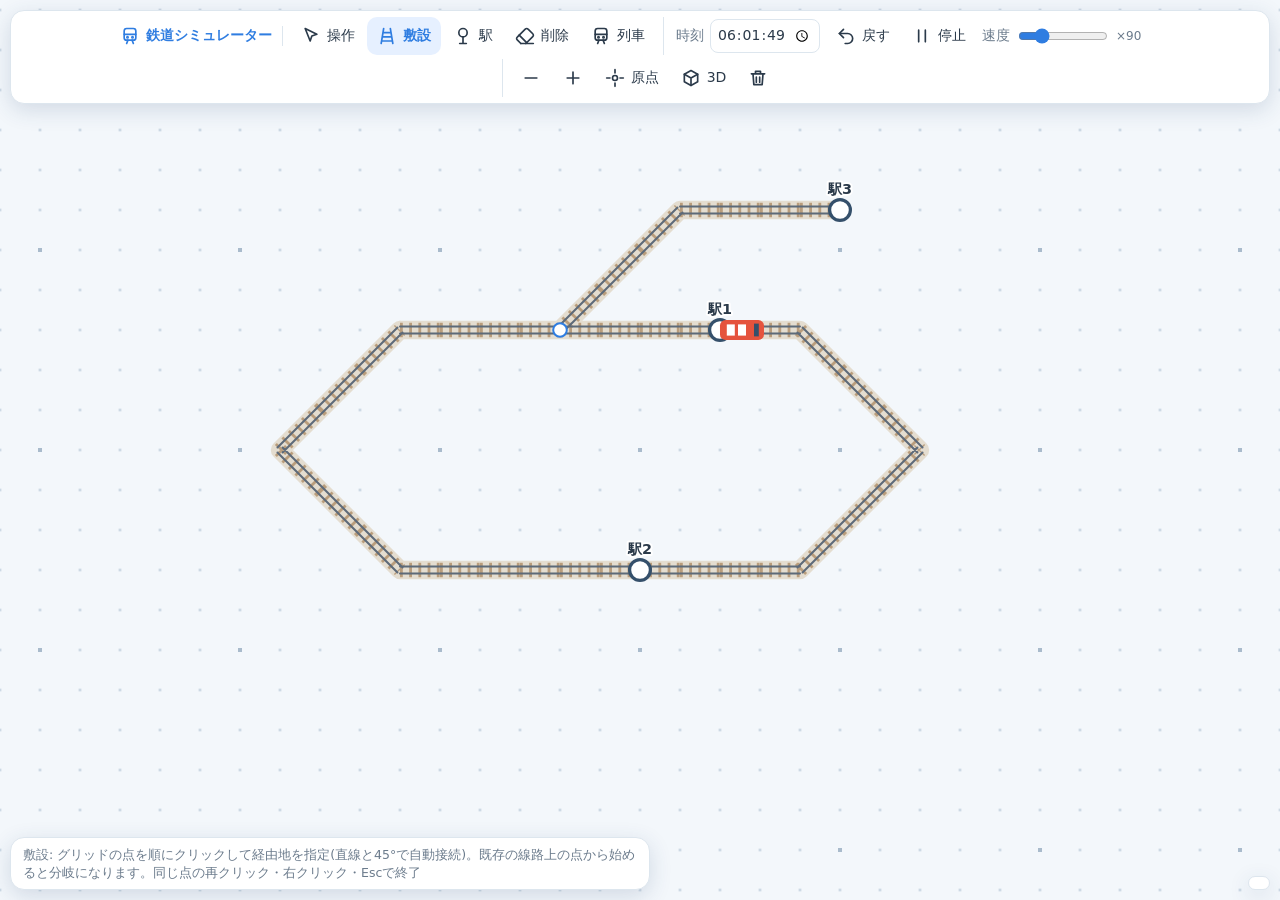
==== 鉄道シミュレーター (1).html @ 1342b35b "Add files via upload" ====
<!DOCTYPE html>
<html lang="ja">
<head>
<meta charset="utf-8">
<meta name="viewport" content="width=device-width,initial-scale=1,viewport-fit=cover">
<title>鉄道シミュレーター</title>
<style>
:root{--bg:#f3f7fb;--panel:#fff;--ink:#2b3a4a;--sub:#6b7b8c;--line:#dde6ee;--acc:#2f7de1;--accbg:#e6f0ff;--rt:#f08c1a;--bad:#d9382f}
*{box-sizing:border-box}
html,body{margin:0;height:100%;overflow:hidden;background:var(--bg);color:var(--ink);font:14px/1.4 "Hiragino Sans","Yu Gothic UI",Meiryo,system-ui,sans-serif}
body{-webkit-user-select:none;user-select:none;-webkit-touch-callout:none;-webkit-tap-highlight-color:transparent}
input,select{-webkit-user-select:text;user-select:text}
canvas{position:fixed;inset:0;width:100%;height:100%;display:block;touch-action:none}
[hidden]{display:none!important}
svg{width:20px;height:20px;flex:none}
button{display:inline-flex;align-items:center;gap:6px;height:38px;padding:0 10px;border:0;border-radius:10px;background:transparent;color:var(--ink);font:inherit;white-space:nowrap;cursor:pointer}
button:hover{background:#eef3f8}
button:focus-visible{outline:2px solid var(--acc)}
button.on{background:var(--accbg);color:var(--acc);font-weight:600}
button.pri{background:var(--acc);color:#fff;font-weight:600}
button.pri:hover{background:#2468c4}
button.danger:hover{background:#fdecec;color:var(--bad)}
label{display:flex;align-items:center;gap:6px;color:var(--sub);padding:0 4px}
select,input[type=number],input[type=time]{height:34px;border:1px solid var(--line);border-radius:8px;background:#fff;color:var(--ink);font:inherit}
input[type=range]{width:90px;accent-color:var(--acc)}
.panel{pointer-events:auto;touch-action:manipulation;background:var(--panel);border:1px solid var(--line);border-radius:14px;box-shadow:0 6px 22px rgba(40,70,110,.16)}
/* 画面を 上=ツール / 中央=地図 / 右=ダイヤ / 下=操作とヒント に区切り、各パネルは自分の区画に置く(重ならない) */
#ui{position:fixed;inset:0;z-index:1;display:grid;pointer-events:none;row-gap:8px;grid-template-columns:minmax(0,1fr) auto;grid-template-rows:auto minmax(0,1fr) auto auto;grid-template-areas:"bar bar" "map side" "dock side" "foot side";padding:calc(10px + env(safe-area-inset-top,0px)) calc(10px + env(safe-area-inset-right,0px)) calc(10px + env(safe-area-inset-bottom,0px)) calc(10px + env(safe-area-inset-left,0px))}
#map{grid-area:map}
#bar{grid-area:bar;justify-self:center;max-width:100%;display:flex;flex-wrap:wrap;align-items:center;justify-content:center;gap:4px 8px;padding:6px 8px}
.brand{display:flex;align-items:center;gap:6px;padding:0 10px 0 6px;border-right:1px solid var(--line);color:var(--acc);font-weight:700;white-space:nowrap}
.grp{display:flex;align-items:center;gap:2px}
.grp+.grp{padding-left:8px;border-left:1px solid var(--line)}
#dock{grid-area:dock;justify-self:center;display:flex;flex-direction:column;align-items:center;gap:8px;max-width:100%;pointer-events:none}
#selp,#act{display:flex;align-items:center;gap:6px;padding:6px 6px 6px 14px;max-width:100%}
#sinfo{flex:1;min-width:0;font-weight:600;white-space:nowrap;overflow:hidden;text-overflow:ellipsis}
#act b{padding-right:6px;color:var(--acc);white-space:nowrap}
#foot{grid-area:foot;display:flex;justify-content:space-between;align-items:flex-end;gap:8px;pointer-events:none}
#hint{flex:0 1 640px;min-width:0;padding:8px 12px;color:var(--sub);font-size:12.5px}
#pos{flex:none;padding:6px 10px;color:var(--sub);font-size:12.5px;font-variant-numeric:tabular-nums}
#dia{grid-area:side;align-self:start;width:340px;max-height:100%;margin-left:8px;display:flex;flex-direction:column;gap:10px;padding:12px;border-top:3px solid var(--rt)}
.dh,.dr{display:flex;align-items:center;justify-content:space-between;gap:6px}
.dh b{display:flex;align-items:center;gap:6px;font-size:15px}
.dh b svg{color:var(--rt)}
.dh div{display:flex;gap:2px}
.dn{display:flex;flex-wrap:wrap;gap:2px 12px;margin:0;color:var(--sub);font-size:12px}
.dn span{display:inline-flex;align-items:center;gap:5px}
.chip{width:14px;height:6px;border-radius:3px}
#dw{width:64px;padding:0 6px}
#dlist{position:relative;flex:1 1 auto;min-height:0;margin:0;padding:0;list-style:none;overflow-y:auto;display:flex;flex-direction:column;gap:6px;touch-action:pan-y}
#dlist li{display:flex;align-items:center;gap:8px;padding:6px 8px;border:1px solid var(--line);border-radius:10px;cursor:pointer}
#dlist li:hover{border-color:#b9c8d8}
#dlist .no{flex:none;width:22px;height:22px;border-radius:50%;background:var(--rt);color:#fff;font:700 12px/22px system-ui,sans-serif;text-align:center}
#dlist .nm{flex:1;min-width:0;overflow:hidden;text-overflow:ellipsis;white-space:nowrap}
#dlist .nm small{color:var(--sub);font-size:12px}
#dlist li.cur{border-color:var(--acc);background:var(--accbg)}
#dlist li.cur .no{background:var(--acc)}
#dlist li.empty{color:var(--sub);border-style:dashed;cursor:default}
#dlist select{flex:none;max-width:50%}
input[type=time]{padding:0 6px}
.ck input{width:110px}
.sv{width:46px;color:var(--sub);font-size:12px;font-variant-numeric:tabular-nums}
#dlist li{flex-wrap:wrap}
#dlist .r2{flex:1 0 100%;display:flex;align-items:center;gap:8px;padding-left:30px;color:var(--sub);font-size:12px}
#dlist .tm{flex:1;min-width:0;color:var(--ink);font-variant-numeric:tabular-nums}
#dlist .r2 label{padding:0;gap:4px}
#dlist .r2 input{width:104px;height:28px;font-size:12.5px}
#dlist .dc{height:28px;padding:0 8px;font-size:12px}
#dorg{min-width:0;max-width:170px}
#dint{width:64px;padding:0 6px}
.bd{margin-left:6px;padding:1px 7px;border-radius:9px;background:var(--acc);color:#fff;font-size:11px;font-weight:600}
.bd:empty{display:none}
@media(max-width:1100px){.brand span,.lbl{display:none}}
@media(pointer:coarse),(max-width:700px){
#ui{grid-template-columns:minmax(0,1fr);grid-template-rows:auto minmax(0,1fr) auto auto auto;grid-template-areas:"foot" "map" "side" "dock" "bar"}
#bar{width:100%}
.brand,.zbtn,#pos{display:none}
.grp+.grp{padding:0;border:0}
.grp button{flex-direction:column;justify-content:center;gap:0;height:52px;min-width:52px;padding:0 6px;font-size:10.5px}
.grp .lbl{display:block}
.spd .lbl{display:none}
.ck{flex-direction:column;gap:0;font-size:10.5px}
input[type=range]{width:72px}
#hint{flex:1;padding:6px 10px;font-size:12px;text-align:center}
#dia{width:auto;margin:0;max-height:min(48vh,380px)}
#dia button{height:44px;min-width:44px}
#selp,#act{width:100%;flex-wrap:wrap;padding:8px}
#sinfo,#act b{flex:1 0 100%}
#selp button,#act button{flex:1;justify-content:center}
}
</style>
</head>
<body>
<canvas id="c"></canvas>
<div id="ui">
  <div id="bar" class="panel">
    <div class="brand" data-i="trn"><span>鉄道シミュレーター</span></div>
    <div class="grp">
      <button data-tool="sel" data-i="sel" title="操作 (V)"><span class="lbl">操作</span></button>
      <button data-tool="lay" data-i="lay" title="線路を敷く (L)"><span class="lbl">敷設</span></button>
      <button data-tool="sta" data-i="sta" title="駅を置く (S)"><span class="lbl">駅</span></button>
      <button data-tool="erase" data-i="era" title="削除 (E)"><span class="lbl">削除</span></button>
      <button data-tool="train" data-i="trn" title="列車を置く (T)"><span class="lbl">列車</span></button>
    </div>
    <div class="grp">
      <label class="ck"><span class="lbl">時刻</span><input id="clk" type="time" step="1"></label>
      <button id="undo" data-i="undo" title="元に戻す (Ctrl+Z)"><span class="lbl">戻す</span></button>
      <button id="play" title="再生 / 停止 (Space)"></button>
      <label class="spd"><span class="lbl">速度</span><input id="spd" type="range" min="1" max="10" step=".5" value="3"><span class="sv" id="spv"></span></label>
    </div>
    <div class="grp">
      <button id="zo" class="zbtn" data-i="minus" title="縮小"></button>
      <button id="zi" class="zbtn" data-i="plus" title="拡大"></button>
      <button id="home" data-i="home" title="原点に戻る"><span class="lbl">原点</span></button>
      <button id="v3" data-i="cube" title="擬似3D表示 (3)"><span class="lbl">3D</span></button>
      <button id="clr" class="danger" data-i="trash" title="すべて削除"></button>
    </div>
  </div>
  <div id="map"></div>
  <div id="dia" class="panel" hidden role="dialog" aria-label="列車ダイヤ">
    <div class="dh"><b data-i="clock">列車ダイヤ</b><div><button id="dfit" data-i="fit" title="経路全体を地図に表示"><span>経路全体</span></button><button id="dx" data-i="x" title="閉じる (Esc)"></button></div></div>
    <div class="dr"><label>停車時間<input id="dw" type="number" min="0" max="600" step="5">秒</label><button id="dflip" data-i="swap">向き反転</button></div>
    <div class="dr"><label>起点駅<select id="dorg"></select></label><label>間隔<input id="dint" type="number" min="0" max="720" step="1" placeholder="なし">分</label></div>
    <p class="dn"><span><i class="chip" style="background:#f08c1a"></i>通る経路</span><span><i class="chip" style="background:#2f7de1"></i>次の項目</span><span>行をタップで地図に表示</span><span>発車時刻: 空欄=停車時間のあと発車</span><span>起点駅+間隔: 起点の発車時刻(なければ0時)を基準に○分ごとに出発</span></p>
    <ol id="dlist"></ol>
  </div>
  <div id="dock">
    <div id="selp" class="panel" hidden>
      <span id="sinfo"></span>
      <button id="sdia" class="pri" data-i="clock"><span>ダイヤ</span></button>
      <button id="sact" data-i="swap"><span id="sactl"></span></button>
      <button id="sdel" class="danger" data-i="trash">削除</button>
      <button id="sx" data-i="x">解除</button>
    </div>
    <div id="act" class="panel" hidden>
      <b>敷設中</b>
      <button id="ok" class="pri" data-i="check" hidden>確定</button>
      <button id="done" data-i="flag">終了</button>
    </div>
  </div>
  <div id="foot"><div id="hint" class="panel"></div><div id="pos" class="panel"></div></div>
</div>
<script>
const I={
sel:'<path d="M5 3l14 7-6 2-2 6z"/>',
lay:'<path d="M8 3L5 21M16 3l3 18M7.2 8h9.6M6.3 13h11.4M5.5 18h13"/>',
era:'<path d="m7 21-4.3-4.3c-1-1-1-2.5 0-3.4l9.6-9.6c1-1 2.5-1 3.4 0l5.6 5.6c1 1 1 2.5 0 3.4L13 21"/><path d="M22 21H7M5 11l9 9"/>',
trn:'<rect x="5" y="3" width="14" height="14" rx="3"/><path d="M5 10h14M8 21l1.5-4M16 21l-1.5-4"/><circle cx="9" cy="13.5" r=".8"/><circle cx="15" cy="13.5" r=".8"/>',
play:'<path d="M7 4.5v15l12-7.5z"/>',
pause:'<path d="M8 5v14M16 5v14"/>',
home:'<circle cx="12" cy="12" r="3"/><path d="M12 2v4M12 18v4M2 12h4M18 12h4"/>',
trash:'<path d="M4 7h16M10 11v6M14 11v6M6 7l1 13h10l1-13M9 7V4h6v3"/>',
plus:'<path d="M12 5v14M5 12h14"/>',
minus:'<path d="M5 12h14"/>',
undo:'<path d="M9 14L4 9l5-5"/><path d="M4 9h10a6 6 0 010 12h-3"/>',
check:'<path d="M5 12.5l4.5 4.5L19 7.5"/>',
flag:'<path d="M5 21V4M5 4h11l-2 4 2 4H5"/>',
x:'<path d="M6 6l12 12M18 6L6 18"/>',
swap:'<path d="M7 4L3 8l4 4M3 8h14M17 20l4-4-4-4M21 16H7"/>',
sta:'<circle cx="12" cy="8" r="5"/><path d="M12 13v8M8 21h8"/>',
clock:'<circle cx="12" cy="12" r="9"/><path d="M12 7v5l3 2"/>',
fit:'<path d="M4 9V4h5M20 9V4h-5M4 15v5h5M20 15v5h-5"/>',
cube:'<path d="M12 3l8 4.5v9L12 21l-8-4.5v-9z"/><path d="M4 7.5l8 4.5 8-4.5M12 12v9"/>'};
const ic=k=>`<svg viewBox="0 0 24 24" fill="none" stroke="currentColor" stroke-width="2" stroke-linecap="round" stroke-linejoin="round">${I[k]}</svg>`;
document.querySelectorAll('[data-i]').forEach(b=>b.insertAdjacentHTML('afterbegin',ic(b.dataset.i)));

const HINT={
sel:'操作: ドラッグで移動 / ホイールで拡大縮小 / 列車・駅をクリックで選択 (列車は「ダイヤ」で運行設定) / 長押しで線路を選択',
lay:'敷設: グリッドの点を順にクリックして経由地を指定(直線と45°で自動接続)。既存の線路上の点から始めると分岐になります。同じ点の再クリック・右クリック・Escで終了',
erase:'削除: 線路や列車をクリック、またはなぞって削除',
train:'列車: 線路上をクリックして設置 (ダイヤは操作ツールで列車を選んで設定)',
sta:'駅: 線路上の点をクリックで設置 (もう一度クリックで撤去) / 駅名は操作ツールで駅を選んで変更'};
const coarse=matchMedia('(pointer:coarse)').matches;
const HINT_T={
sel:'操作: ドラッグで移動 / 2本指で拡大縮小 / 列車・駅をタップで選択 / 長押しで線路を選択',
lay:'敷設: 始点→次の点の順にタップ。プレビュー後、同じ点を再タップか「確定」で敷設、「終了」で区切り。線路上の点から始めると分岐',
erase:'削除: 線路や列車をタップ、またはなぞって削除 / 2本指で移動と拡大縮小',
train:'列車: 線路上をタップして設置 / ダイヤは操作ツールで列車を選んで設定',
sta:'駅: 線路上の点をタップで設置 (再タップで撤去) / 2本指で移動と拡大縮小'};
const actEl=document.getElementById('act'),okEl=document.getElementById('ok');
const cv=document.getElementById('c'),cx=cv.getContext('2d'),hintEl=document.getElementById('hint'),posEl=document.getElementById('pos'),playEl=document.getElementById('play');
const DIRS=[[1,0],[1,1],[0,1],[-1,1],[-1,0],[-1,-1],[0,-1],[1,-1]];
const edges=new Map(),trains=[],stations=new Map();let tid=0;
let clk=21600,TL={},tlT=0,W,H,dpr,cam={x:0,y:0,z:40},tool='lay',run=true,speed=3,chain=null,hover=null,hl=null,deg=new Map(),drag=null,dtr=null,fk=null,curN=-2,ver=0,R=null,anc=null;

/* ---- 線路データ ---- */
const norm=(a,b,c,d)=>(a>c||(a===c&&b>d))?[c,d,a,b]:[a,b,c,d];
const addE=(a,b,c,d)=>{const e=norm(a,b,c,d);edges.set(e.join(),e)};
const has=(a,b,c,d)=>edges.has(norm(a,b,c,d).join());
const dirIdx=(dx,dy)=>DIRS.findIndex(d=>d[0]===Math.sign(dx)&&d[1]===Math.sign(dy));
const outs=(x,y,di)=>[0,1,7].map(d=>(di+d)%8).filter(i=>has(x,y,x+DIRS[i][0],y+DIRS[i][1]));
function delE(k){edges.delete(k);for(let i=trains.length-1;i>=0;i--){const t=trains[i];if(norm(t.ax,t.ay,t.bx,t.by).join()===k)trains.splice(i,1)}}
function rebuild(){deg=new Map();for(const e of edges.values())for(const k of[e[0]+','+e[1],e[2]+','+e[3]])deg.set(k,(deg.get(k)||0)+1);
  for(const k of stations.keys())if(!deg.has(k))stations.delete(k);
  save()}
function save(){ver++;try{localStorage.setItem('rail1',JSON.stringify([...edges.values()]));localStorage.setItem('rail2',JSON.stringify({s:[...stations],c:Math.round(clk),t:trains.map(({ax,ay,bx,by,cf,dw,og,iv})=>({ax,ay,bx,by,cf,dw,og,iv,tv:1}))}))}catch(_){}}
function load(){try{const s=localStorage.getItem('rail1');if(s===null)return false;JSON.parse(s).forEach(e=>addE(...e));
  const x=JSON.parse(localStorage.getItem('rail2')||'{}');(x.s||[]).forEach(([k,n])=>stations.set(k,n));if(x.c>=0)clk=x.c;
  (x.t||[]).forEach(t=>{if(!has(t.ax,t.ay,t.bx,t.by))return;
    if(!t.cf){t.cf={s:{},b:{}};if(t.d&&t.d.length){for(const k of stations.keys())t.cf.s[k]='p';t.d.forEach(s=>{if(s.a in ST&&t.cf.s[s.k]==='p')t.cf.s[s.k]=s.a})}}   /* 旧ダイヤの駅設定を移行 */
    delete t.d;delete t.n;if(!t.tv){t.dw=30;t.tv=1}trains.push({...t,t:0,id:++tid})});return true}catch(_){return false}}

/* 経由地間を 直線 + 45°斜め で結ぶ */
function route(a,b,pd){
  const dx=b.x-a.x,dy=b.y-a.y,ax=Math.abs(dx),ay=Math.abs(dy),sx=Math.sign(dx),sy=Math.sign(dy),m=Math.min(ax,ay),s=Math.max(ax,ay)-m;
  const seg=[[ax>=ay?[sx,0]:[0,sy],s],[[sx,sy],m]];
  if(pd>=0&&pd%2)seg.reverse();
  const pts=[{x:a.x,y:a.y}];let x=a.x,y=a.y;
  for(const[d,n]of seg)for(let i=0;i<n;i++){x+=d[0];y+=d[1];pts.push({x,y})}
  return pts;
}
function lay(a,b,pd){
  const p=route(a,b,pd),n=p.length;
  for(let i=1;i<n;i++)addE(p[i-1].x,p[i-1].y,p[i].x,p[i].y);
  return n>1?dirIdx(p[n-1].x-p[n-2].x,p[n-1].y-p[n-2].y):pd;
}
function layTo(p){
  if(!chain){chain={p,pd:-1};return}
  if(p.x===chain.p.x&&p.y===chain.p.y){chain=null;return}
  snap();chain={p,pd:lay(chain.p,p,chain.pd)};rebuild();
}

/* ---- 当たり判定 ---- */
function dseg(px,py,e){const dx=e[2]-e[0],dy=e[3]-e[1];let t=((px-e[0])*dx+(py-e[1])*dy)/(dx*dx+dy*dy);t=Math.max(0,Math.min(1,t));return[Math.hypot(px-e[0]-t*dx,py-e[1]-t*dy),t]}
function nearEdge(w,r){let best=null;for(const[k,e]of edges){const[d,t]=dseg(w.x,w.y,e);if(d<r){r=d;best={k,e,t}}}return best}
const tpos=t=>{const f=t.t/Math.hypot(t.bx-t.ax,t.by-t.ay);return{x:t.ax+(t.bx-t.ax)*f,y:t.ay+(t.by-t.ay)*f}};
let yaw=-.6,tilt=.66,k3=0,v3=false;   /* 擬似3D: 回転角 / 傾き(縦の圧縮率) / 切替の進行 0〜1 */
const lin=()=>{const a=yaw*k3;return{s:Math.sin(a),c:Math.cos(a),y:1+(tilt-1)*k3}};
const s2w=(x,y)=>{const{s,c,y:q}=lin(),u=x-W/2,v=(y-H/2)/q;return{x:(c*u+s*v)/cam.z+cam.x,y:(c*v-s*u)/cam.z+cam.y}};

/* ---- 列車 ---- */
function addTrain(w){const n=nearEdge(w,hit(.6,26));if(!n)return;const e=n.e;snap();trains.push({id:++tid,ax:e[0],ay:e[1],bx:e[2],by:e[3],t:n.t*Math.hypot(e[2]-e[0],e[3]-e[1]),cf:{s:{},b:{},d:{}},dw:30});save()}
const rmTrain=t=>{snap();trains.splice(trains.indexOf(t),1);save()};
const nm=()=>{const u=new Set(stations.values());let i=1;while(u.has('駅'+i))i++;return'駅'+i};
function nearS(w,r){let b=null;for(const k of stations.keys()){const[x,y]=k.split(',').map(Number),m=Math.hypot(x-w.x,y-w.y);if(m<r){r=m;b=k}}return b}
function flip(t){const l=Math.hypot(t.bx-t.ax,t.by-t.ay);[t.ax,t.ay,t.bx,t.by]=[t.bx,t.by,t.ax,t.ay];t.t=l-t.t;save()}

/* ---- ダイヤ: 分岐・折り返しの設定から進路を自動計算する ---- */
const ST={g:'停車・直進',t:'停車・折り返し',p:'通過'},BN={f:'直進',r:'右へ',l:'左へ'},BO={f:0,r:1,l:7},OF={0:'f',1:'r',7:'l'};
function go(cf,ax,ay,bx,by){   /* 辺 a→b から b に着いたときの処理 (走行と経路計算で共通) */
  const di=dirIdx(bx-ax,by-ay),k=bx+','+by,al=outs(bx,by,di),sk=k+'|'+di,sa=stations.has(k)?cf.s[sk]||cf.s[k]||'g':null,turn=sa==='t'||!al.length;
  let br=null,i=al[0];
  if(!turn){
    const key=k+'|'+di,w=(di+BO[cf.b[key]||'f'])%8;
    if(al.includes(w))i=w;
    if(al.length>1)br={key,o:al.map(j=>OF[(j-di+8)%8]),c:OF[(i-di+8)%8]};   /* 合流側からの進入は選択肢が無いので対象外 */
  }
  return{k,sk,sa,br,nx:turn?[bx,by,ax,ay]:[bx,by,bx+DIRS[i][0],by+DIRS[i][1]]};
}
function calcRoute(cf,a){   /* a から現在の設定で進み、同じ辺に戻るまで辿る */
  const pos=new Map(),st=[],ev=[],rows=[];
  while(!pos.has(a.join())){
    pos.set(a.join(),st.length);st.push(a);
    const r=go(cf,...a),add=(id,o)=>{ev.push({s:st.length-1,id});if(!rows.some(x=>x.id===id))rows.push({id,k:r.k,...o})};
    if(r.sa)add('s:'+r.sk,{sa:r.sa,sk:r.sk});
    if(r.br)add('b:'+r.br.key,{br:r.br});
    a=r.nx;
  }
  return{st,ev,rows,pos,loop:pos.get(a.join())};
}
const SPT=30,fm=(s,x)=>{s=((Math.round(s)%86400)+86400)%86400;const p=n=>String(n).padStart(2,'0');return p(s/3600|0)+':'+p(s/60%60|0)+(x?':'+p(s%60):'')},   /* 1マス=30秒。時刻は秒で持つ */
  hm=v=>{const[a,b,c]=v.split(':').map(Number);return a*3600+b*60+(c||0)},nv=v=>v?fm(hm(v),1):'';
function hold(tr,r,t){   /* 停車の長さ(秒): 停車時間と、指定の発車時刻まで待つ時間の長い方 */
  t%=86400;let h=tr.dw??30;const id='s:'+r.sk,d=tr.cf.d&&tr.cf.d[id],N=tr.og===id?(tr.iv||0)*60:0;
  if(N>0){const w=(((d?hm(d):0)-t-h)%N+N)%N;if(w<N-1)h+=w}   /* 起点駅: 発車時刻(なければ0時)を基準に、N分ごとの発車枠まで待つ */
  else if(d){const w=((hm(d)-t)%86400+86400)%86400;if(w<43200)h=Math.max(h,w)}   /* 12時間以上先=もう過ぎた時刻(遅れ)なので待たない */
  return h}
function tline(){   /* 現在位置から経路を進めたときの 各地点の到着・発車時刻 */
  const tr=dtr,n=R.st.length,o={};let i=R.pos.get(tk(tr).join()),t=clk,off=tr.t,w=Math.max(0,tr.h||0);
  if(i===undefined)return o;
  for(let g=0;g<2*n+2;g++){
    const a=R.st[i];t+=w+(Math.hypot(a[2]-a[0],a[3]-a[1])-off)*SPT;off=w=0;
    const r=go(tr.cf,...a);
    if(r.br&&!o['b:'+r.br.key])o['b:'+r.br.key]={a:t};
    if(r.sa){if(r.sa!=='p')w=hold(tr,r,t);if(!o['s:'+r.sk])o['s:'+r.sk]={a:t,d:t+w}}
    i=i+1<n?i+1:R.loop;
  }
  return o;
}
function step(dt){const ds=dt*speed*SPT;clk=(clk+ds)%86400;
  for(const tr of trains){
    if(tr.h>0){tr.h-=ds;continue}
    tr.t+=speed*dt;
    for(let g=0;g<8;g++){
      const len=Math.hypot(tr.bx-tr.ax,tr.by-tr.ay);
      if(tr.t<len)break;
      tr.t-=len;
      const r=go(tr.cf,tr.ax,tr.ay,tr.bx,tr.by);
      [tr.ax,tr.ay,tr.bx,tr.by]=r.nx;
      if(r.sa&&r.sa!=='p'){tr.h=hold(tr,r,clk);if(tr.h>0){tr.t=0;break}}
    }
  }
}

/* ---- ダイヤ編集ダイアログ ---- */
const diaEl=document.getElementById('dia'),dlEl=document.getElementById('dlist'),dwEl=document.getElementById('dw');
const esc=s=>String(s).replace(/[&<>"]/g,c=>'&#'+c.charCodeAt(0)+';'),opt=(v,l,s)=>`<option value="${esc(v)}"${v===s?' selected':''}>${esc(l)}</option>`;
const tk=t=>[t.ax,t.ay,t.bx,t.by];
const AR=['→','↘','↓','↙','←','↖','↑','↗'],SH={g:'停車',t:'折返',p:'通過'},mapEl=document.getElementById('map'),rm=matchMedia('(prefers-reduced-motion:reduce)').matches;
let dHtml='',fitP=false,camT=null,fkT=0;
function dRender(){   /* 経路順に 駅・分岐 の設定を並べる (内容が同じなら作り直さない) */
  const h=R.rows.map((r,i)=>{
    const o=r.sa?Object.entries(ST).map(([v,l])=>opt(v,l,r.sa)):r.br.o.map(v=>opt(v,BN[v],r.br.c)),
      n=r.sa?esc(stations.get(r.k))+' <small>'+AR[+r.sk.split('|')[1]]+'</small><b class="bd"></b>':'分岐 '+AR[+r.br.key.split('|')[1]]+' <small>('+r.k.replace(',',', ')+')</small>';
    return`<li data-id="${esc(r.id)}" data-k="${r.k}"><i class="no">${i+1}</i><span class="nm">${n}</span><select aria-label="${r.sa?'停車の設定':'進む方向'}">${o.join('')}</select><div class="r2"><span class="tm"></span>${r.sa&&r.sa!=='p'?'<label>発車<input type="time" step="1" aria-label="発車時刻"></label><button class="dc" title="時刻指定を外し、停車時間のあと発車">自動</button>':''}</div></li>`}).join('')||'<li class="empty">設定できる駅・分岐がありません</li>';
  if(h===dHtml)return;
  const f=document.activeElement,li=f&&dlEl.contains(f)?f.closest('li'):null,id=li&&li.dataset.id,y=dlEl.scrollTop;
  dlEl.innerHTML=dHtml=h;dlEl.scrollTop=y;curN=-2;tlT=0;
  orgEl.innerHTML='<option value="">なし</option>'+R.rows.map((r,i)=>r.sa&&r.sa!=='p'?`<option value="${esc(r.id)}">${i+1}. ${esc(stations.get(r.k))} ${AR[+r.sk.split('|')[1]]}</option>`:'').join('');orgEl.value=dtr.og||'';if(orgEl.selectedIndex<0)orgEl.value='';
  if(id){const q=dlEl.querySelector(`li[data-id="${id}"] select`);if(q)q.focus()}   /* 操作中の項目のフォーカスを保つ */
}
function openDia(t){dtr=t;t.dw=t.dw??30;dwEl.value=t.dw;intEl.value=t.iv||'';anc=R=null;dHtml='';fitP=true;diaEl.hidden=false}
const closeDia=()=>{dtr=fk=R=null;dHtml='';diaEl.hidden=true};
function fitRoute(){   /* 経路全体が、パネルに隠れない地図の範囲に収まるよう表示を合わせる */
  if(!R)return;
  let a=1e9,b=1e9,c=-1e9,d=-1e9;
  for(const s of R.st)for(const i of[0,2]){a=Math.min(a,s[i]);c=Math.max(c,s[i]);b=Math.min(b,s[i+1]);d=Math.max(d,s[i+1])}
  const r=mapEl.getBoundingClientRect(),m=56,z=Math.min(70,Math.max(5,Math.min((r.width-2*m)/Math.max(4,c-a),(r.height-2*m)/Math.max(4,d-b))));
  camT={z,x:(a+c)/2-(r.left+r.width/2-W/2)/z,y:(b+d)/2-(r.top+r.height/2-H/2)/z};
}
function panTo(k){   /* 指定の点が地図の見える範囲から外れていたら中央へ寄せる */
  const[x,y]=k.split(',').map(Number),r=mapEl.getBoundingClientRect(),sx=(x-cam.x)*cam.z+W/2,sy=(y-cam.y)*cam.z+H/2;
  if(sx<r.left+40||sx>r.right-40||sy<r.top+40||sy>r.bottom-40)camT={z:cam.z,x:x-(r.left+r.width/2-W/2)/cam.z,y:y-(r.top+r.height/2-H/2)/cam.z};
}
function camStep(){const g=v3&&!dtr?1:0;k3=Math.abs(g-k3)<.003?g:k3+(g-k3)*(rm?1:.14);   /* ダイヤ編集中は平面表示に戻す */   /* 毎フレーム: 選択中の列車にダイヤを追従 / 選択パネルの重なり回避 / 視点の滑らかな移動 */
  if(dtr&&sel&&sel.type==='train'&&sel.t!==dtr)openDia(sel.t);
  selEl.hidden=!sel||!!(dtr&&sel.type==='train'&&sel.t===dtr);
  if(fk&&coarse&&performance.now()-fkT>2500)fk=null;
  if(!camT)return;
  const f=rm?1:.2;cam.x+=(camT.x-cam.x)*f;cam.y+=(camT.y-cam.y)*f;cam.z+=(camT.z-cam.z)*f;
  if(Math.abs(camT.x-cam.x)+Math.abs(camT.y-cam.y)<.01&&Math.abs(camT.z-cam.z)<.05){Object.assign(cam,camT);camT=null}
}
function dSync(){   /* 毎フレーム: 設定や線路が変わったら進路を再計算し、次の項目を強調 */
  if(!dtr)return;
  if(!trains.includes(dtr))return closeDia();
  const k=tk(dtr).join(),calc=a=>{R=calcRoute(dtr.cf,a);R.v=ver;dRender()};
  if(!R||R.v!==ver)calc(anc=anc||tk(dtr));
  let p=R.pos.get(k);
  if(p===undefined||(R.loop>0&&p>=R.loop)){calc(anc=tk(dtr));p=0}   /* 経路から外れた/周回に入ったら現在位置から取り直す */
  if(fitP){fitP=false;fitRoute()}
  const nw=performance.now();   /* 到着・発車時刻の表示を更新 */
  if(nw-tlT>200){tlT=nw;TL=tline();R.rows.forEach((r,i)=>{
    const li=dlEl.children[i];if(!li||li.dataset.id!==r.id)return;
    const o=TL[r.id],q=li.querySelector('input'),v=(dtr.cf.d||{})[r.id]||'',stop=r.sa&&r.sa!=='p';
    const bd=li.querySelector('.bd');if(bd)bd.textContent=r.id===dtr.og&&dtr.iv>0?`起点 ${dtr.iv}分間隔`:'';
    li.querySelector('.tm').textContent=!o?'次の到着: なし':stop?`着 ${fm(o.a,1)}   発 ${fm(o.d,1)}`:`通過 ${fm(o.a,1)}`;
    if(q&&document.activeElement!==q&&nv(q.value)!==v)q.value=v})}
  const e=R.ev.find(e=>e.s>=p)||R.ev.find(e=>e.s>=R.loop),c=e?R.rows.findIndex(r=>r.id===e.id):-1;
  if(c!==curN){curN=c;[...dlEl.children].forEach((li,i)=>li.classList.toggle('cur',i===c));
    const li=dlEl.children[c];if(li){const a=li.offsetTop,b=a+li.offsetHeight;if(a<dlEl.scrollTop)dlEl.scrollTop=a-4;else if(b>dlEl.scrollTop+dlEl.clientHeight)dlEl.scrollTop=b-dlEl.clientHeight+4}}
}
dlEl.onchange=e=>{const li=e.target.closest('li[data-id]');if(!li||!dtr)return;const id=li.dataset.id;
  if(e.target.type==='time'){const d=dtr.cf.d=dtr.cf.d||{};if(e.target.value)d[id]=nv(e.target.value);else delete d[id];save();return}
  const[t,k]=id.split(':');dtr.cf[t][k]=e.target.value;save()};
const hf=e=>{const li=e.target.closest('li[data-k]');fk=li?li.dataset.k:null;fkT=performance.now()};
dlEl.addEventListener('mouseover',hf);dlEl.addEventListener('focusin',hf);dlEl.onmouseleave=()=>fk=null;
dlEl.addEventListener('click',e=>{const li=e.target.closest('li[data-k]');if(li&&!/^(SELECT|INPUT|LABEL|BUTTON)$/.test(e.target.tagName)){fk=li.dataset.k;fkT=performance.now();panTo(fk)}});
dwEl.oninput=()=>{dtr.dw=Math.max(0,Math.min(600,+dwEl.value||0));save()};
dlEl.addEventListener('click',e=>{const b=e.target.closest('.dc'),li=b&&b.closest('li');if(li&&dtr&&dtr.cf.d){delete dtr.cf.d[li.dataset.id];save()}});
const ckEl=document.getElementById('clk'),spv=document.getElementById('spv'),sv=()=>spv.textContent='×'+speed*SPT;
ckEl.onchange=()=>{if(ckEl.value){clk=hm(ckEl.value);save()}};
const orgEl=document.getElementById('dorg'),intEl=document.getElementById('dint');
orgEl.onchange=()=>{dtr.og=orgEl.value||undefined;tlT=0;save()};
intEl.oninput=()=>{dtr.iv=Math.max(0,Math.min(720,+intEl.value||0));
  if(dtr.iv>0&&!dtr.og){const r=R.rows.find(r=>r.sa&&r.sa!=='p');if(r){dtr.og=r.id;orgEl.value=r.id}}   /* 起点が未選択なら最初の駅を仮の起点にする */
  tlT=0;save()};
document.getElementById('dx').onclick=closeDia;
document.getElementById('dflip').onclick=()=>flip(dtr);
document.getElementById('dfit').onclick=fitRoute;

/* ---- 描画 ---- */
function draw(){
  const z=cam.z,X=v=>(v-cam.x)*z+W/2,Y=v=>(v-cam.y)*z+H/2;
  cx.setTransform(dpr,0,0,dpr,0,0);cx.fillStyle='#f3f7fb';cx.fillRect(0,0,W,H);
  const{s:ls,c:lc,y:lq}=lin(),H3=z*Math.sqrt(Math.max(0,1-lq*lq)),UPx=-ls/lq,UPy=-lc/lq,T=(a,b)=>[W/2+lc*(a-W/2)-ls*(b-H/2),H/2+lq*(ls*(a-W/2)+lc*(b-H/2))];
  cx.save();cx.translate(W/2,H/2);cx.transform(lc,lq*ls,-ls,lq*lc,0,0);cx.translate(-W/2,-H/2);   /* 地面を回転+縦圧縮して斜めから見る */
  const cn=[[0,0],[W,0],[0,H],[W,H]].map(p=>s2w(p[0],p[1])),xs=cn.map(p=>p.x),ys=cn.map(p=>p.y),x0=Math.floor(Math.min(...xs))-1,x1=Math.ceil(Math.max(...xs))+1,y0=Math.floor(Math.min(...ys))-1,y1=Math.ceil(Math.max(...ys))+1;
  const gs=z>=14?1:z>=7?5:10;
  for(let gx=Math.ceil(x0/gs)*gs;gx<=x1;gx+=gs)for(let gy=Math.ceil(y0/gs)*gs;gy<=y1;gy+=gs){
    const M=gx%5===0&&gy%5===0,r=M?2:1.4;cx.fillStyle=M?'#a9bbcc':'#cdd9e5';cx.fillRect(X(gx)-r,Y(gy)-r,r*2,r*2)}
  const vis=[];
  for(const e of edges.values())if(Math.max(e[0],e[2])>=x0&&Math.min(e[0],e[2])<=x1&&Math.max(e[1],e[3])>=y0&&Math.min(e[1],e[3])<=y1)vis.push(e);
  const path=off=>{cx.beginPath();for(const e of vis){
    const ax=X(e[0]),ay=Y(e[1]),bx=X(e[2]),by=Y(e[3]);
    if(off){const l=Math.hypot(bx-ax,by-ay),nx=-(by-ay)/l*off,ny=(bx-ax)/l*off;cx.moveTo(ax+nx,ay+ny);cx.lineTo(bx+nx,by+ny);cx.moveTo(ax-nx,ay-ny);cx.lineTo(bx-nx,by-ny)}
    else{cx.moveTo(ax,ay);cx.lineTo(bx,by)}}};
  cx.lineCap='round';cx.lineJoin='round';
  if(sel&&sel.type==='edges'){cx.beginPath();for(const k of sel.keys){const e=edges.get(k);if(e){cx.moveTo(X(e[0]),Y(e[1]));cx.lineTo(X(e[2]),Y(e[3]))}}cx.strokeStyle='rgba(47,125,225,.3)';cx.lineWidth=Math.max(10,z*.85);cx.stroke()}
  if(z>=12){
    path(0);cx.strokeStyle='#e4ddd0';cx.lineWidth=z*.46;cx.stroke();
    path(0);cx.lineCap='butt';cx.setLineDash([z*.07,z*.16]);cx.strokeStyle='#b99d7c';cx.lineWidth=z*.36;cx.stroke();cx.setLineDash([]);cx.lineCap='round';
    path(z*.09);cx.strokeStyle='#5d6a79';cx.lineWidth=Math.max(1.2,z*.05);cx.stroke();
  }else{path(0);cx.strokeStyle='#5d6a79';cx.lineWidth=Math.max(1.5,z*.1);cx.stroke()}
  if(dtr&&R){   /* ダイヤ編集中: 地図を薄くし、進路を進行方向の右側に太く重ねて矢印で向きを示す */
    cx.fillStyle='rgba(243,247,251,.55)';cx.fillRect(0,0,W,H);
    const o=z*.17,lw=Math.max(4,z*.16),U=R.st.map(a=>{const l=Math.hypot(a[2]-a[0],a[3]-a[1]);return[(a[2]-a[0])/l,(a[3]-a[1])/l,a]});
    cx.beginPath();
    for(const[ux,uy,a]of U){cx.moveTo(X(a[0])-uy*o,Y(a[1])+ux*o);cx.lineTo(X(a[2])-uy*o,Y(a[3])+ux*o)}
    cx.strokeStyle='#fff';cx.lineWidth=lw+4;cx.stroke();cx.strokeStyle='#f08c1a';cx.lineWidth=lw;cx.stroke();
    if(z>=9){const s=Math.max(2.5,z*.09);cx.beginPath();
      for(const[ux,uy,a]of U){const mx=X((a[0]+a[2])/2)-uy*o,my=Y((a[1]+a[3])/2)+ux*o;
        cx.moveTo(mx-ux*s-uy*s,my-uy*s+ux*s);cx.lineTo(mx+ux*s,my+uy*s);cx.lineTo(mx-ux*s+uy*s,my-uy*s-ux*s)}
      cx.strokeStyle='#fff';cx.lineWidth=Math.max(1.5,z*.05);cx.stroke()}
    cx.beginPath();   /* 選ばれていない分岐の先は点線で示す */
    for(const r of R.rows)if(r.br){const[nx,ny]=r.k.split(',').map(Number),di=+r.br.key.split('|')[1];
      for(const v of r.br.o)if(v!==r.br.c){const d=DIRS[(di+BO[v])%8];cx.moveTo(X(nx),Y(ny));cx.lineTo(X(nx+d[0]*.8),Y(ny+d[1]*.8))}}
    cx.setLineDash([4,4]);cx.strokeStyle='#8a99a8';cx.lineWidth=3;cx.stroke();cx.setLineDash([]);
  }
  /* 分岐点 */
  for(const[k,d]of deg){
    if(d<3)continue;const[nx,ny]=k.split(',').map(Number);if(nx<x0||nx>x1||ny<y0||ny>y1)continue;
    cx.beginPath();cx.arc(X(nx),Y(ny),z*.17,0,7);cx.fillStyle='#fff';cx.fill();cx.strokeStyle='#2f7de1';cx.lineWidth=2;cx.stroke();
  }
  /* 駅 */
  cx.textAlign='center';cx.textBaseline='bottom';cx.font=`600 ${Math.max(11,Math.min(15,z*.36))}px system-ui,sans-serif`;
  for(const[k,n]of stations){
    const[sx,sy]=k.split(',').map(Number);if(sx<x0||sx>x1||sy<y0||sy>y1)continue;
    const px=X(sx),py=Y(sy),r=Math.max(6,z*.26);
    cx.beginPath();cx.arc(px,py,r,0,7);cx.fillStyle='#fff';cx.fill();cx.strokeStyle='#35506b';cx.lineWidth=Math.max(2,z*.08);cx.stroke();
    {const[tx,ty]=T(px,py),lh=H3*.9;cx.save();cx.setTransform(dpr,0,0,dpr,0,0);   /* 駅名は立てて表示 */
    if(lh>1){cx.beginPath();cx.moveTo(tx,ty);cx.lineTo(tx,ty-lh);cx.strokeStyle='#35506b';cx.lineWidth=2;cx.stroke()}
    cx.strokeStyle='#fff';cx.lineWidth=4;cx.strokeText(n,tx,ty-lh-r-2);cx.fillStyle='#2b3a4a';cx.fillText(n,tx,ty-lh-r-2);cx.restore()}
  }
  if(dtr&&R){cx.textBaseline='middle';   /* 項目の番号と、駅の停車設定を地図上に表示 */
    R.rows.forEach((r,i)=>{const[nx,ny]=r.k.split(',').map(Number),q=Math.max(9,z*.26),j=R.rows.slice(0,i).filter(x=>x.k===r.k).length,px=X(nx)+q*1.1,py=Y(ny)+q*1.1+j*q*2.3,c=i===curN,o=TL[r.id],lb=(r.id===dtr.og&&dtr.iv>0?'起点 ':'')+(r.sa?SH[r.sa]+' ':'')+(o?fm(o.a):'');
      cx.beginPath();cx.arc(px,py,q,0,7);cx.fillStyle=c?'#2f7de1':'#f08c1a';cx.fill();cx.strokeStyle='#fff';cx.lineWidth=2.5;cx.stroke();
      cx.font=`700 ${Math.max(10,z*.3)}px system-ui,sans-serif`;cx.textAlign='center';cx.fillStyle='#fff';cx.fillText(i+1,px,py);
      if(lb){cx.textAlign='left';cx.lineWidth=4;cx.strokeStyle='#fff';cx.strokeText(lb,px+q+3,py);cx.fillStyle=c?'#2f7de1':'#b86608';cx.fillText(lb,px+q+3,py)}})}
  if(sel&&(sel.type==='node'||sel.type==='sta')){const[nx,ny]=sel.k.split(',').map(Number);cx.beginPath();cx.arc(X(nx),Y(ny),Math.max(14,z*.42),0,7);cx.fillStyle='rgba(47,125,225,.18)';cx.fill();cx.strokeStyle='#2f7de1';cx.lineWidth=3;cx.stroke()}
  if(tool==='sta'&&hover&&deg.has(hover.x+','+hover.y)){cx.beginPath();cx.arc(X(hover.x),Y(hover.y),Math.max(10,z*.32),0,7);cx.strokeStyle='#2f7de1';cx.lineWidth=3;cx.stroke()}
  if(fk){const[fx,fy]=fk.split(',').map(Number);cx.beginPath();cx.arc(X(fx),Y(fy),Math.max(16,z*.5),0,7);cx.strokeStyle='#f08c1a';cx.lineWidth=4;cx.stroke()}
  /* 敷設プレビュー / カーソル */
  if(tool==='lay'){
    const tg=pend||hover;
    if(chain){
      if(tg){const pts=route(chain.p,tg,chain.pd);cx.beginPath();
        pts.forEach((p,i)=>i?cx.lineTo(X(p.x),Y(p.y)):cx.moveTo(X(p.x),Y(p.y)));
        cx.strokeStyle='rgba(47,125,225,.5)';cx.lineWidth=z*.3;cx.stroke()}
      cx.beginPath();cx.arc(X(chain.p.x),Y(chain.p.y),Math.max(7,z*.2),0,7);cx.fillStyle='#2f7de1';cx.fill();cx.strokeStyle='#fff';cx.lineWidth=2;cx.stroke();
    }
    if(tg){
      const on=deg.has(tg.x+','+tg.y);
      cx.beginPath();cx.arc(X(tg.x),Y(tg.y),pend?Math.max(11,z*.32):z*(on?.3:.14),0,7);
      if(on||pend){cx.strokeStyle=on?'#1fa971':'#2f7de1';cx.lineWidth=3;cx.stroke()}else{cx.fillStyle='#2f7de1';cx.fill()}
    }
  }
  if(hl){const e=hl.e;cx.beginPath();cx.moveTo(X(e[0]),Y(e[1]));cx.lineTo(X(e[2]),Y(e[3]));cx.strokeStyle='rgba(226,70,70,.6)';cx.lineWidth=z*.4;cx.stroke()}
  /* 列車 (3D時は断面を積み重ねて箱型にする) */
  const hh=H3*.6,N=hh>1?8:0,C=['#8f2e22','#a53727','#bb4130','#d6e8f6','#d6e8f6','#c9432f','#dd4c37','#e5533d'];
  for(const t of trains){
    const p=tpos(t),gx=X(p.x),gy=Y(p.y),an=Math.atan2(t.by-t.ay,t.bx-t.ax),
      F=(u,f)=>{cx.save();cx.translate(gx+UPx*u,gy+UPy*u);cx.rotate(an);f();cx.restore()},B=()=>{cx.beginPath();cx.roundRect(-z*.55,-z*.25,z*1.1,z*.5,z*.14)};
    F(0,()=>{if((sel&&sel.t===t)||dtr===t){cx.beginPath();cx.roundRect(-z*.7,-z*.4,z*1.4,z*.8,z*.22);cx.fillStyle='rgba(47,125,225,.22)';cx.fill();cx.strokeStyle='#2f7de1';cx.lineWidth=3;cx.stroke()}});
    if(N){F(0,()=>{B();cx.fillStyle='rgba(30,50,70,.2)';cx.fill()});for(let i=0;i<N;i++)F(hh*i/N,()=>{B();cx.fillStyle=C[i];cx.fill()})}
    F(hh,()=>{B();cx.fillStyle='#e5533d';cx.fill();cx.fillStyle='#fff';cx.fillRect(-z*.38,-z*.14,z*.2,z*.28);cx.fillRect(-z*.1,-z*.14,z*.2,z*.28);cx.fillStyle='#35506b';cx.fillRect(z*.3,-z*.16,z*.12,z*.32)});
  }
  cx.restore();
}

/* ---- 入力 ---- */
const hit=(g,px)=>Math.max(g,px/cam.z);
const ptrs=new Map(),hist=[];let pin=null,pend=null,sel=null,shown=null;
const gs=()=>{const[a,b]=[...ptrs.values()];return{x:(a.x+b.x)/2,y:(a.y+b.y)/2,d:Math.hypot(a.x-b.x,a.y-b.y)||1,r:Math.atan2(b.y-a.y,b.x-a.x)}};
function snap(){hist.push(JSON.stringify([[...edges.values()],[...stations],trains.map(({id,ax,ay,bx,by,t,cf,dw,og,iv})=>({id,ax,ay,bx,by,t,cf,dw,og,iv}))]));if(hist.length>60)hist.shift()}
function undo(){
  if(!hist.length)return;
  const[E,S,T]=JSON.parse(hist.pop()),cur=new Map(trains.map(t=>[t.id,t]));edges.clear();E.forEach(e=>addE(...e));stations.clear();S.forEach(([k,n])=>stations.set(k,n));
  trains.length=0;(T||[]).forEach(q=>trains.push(cur.get(q.id)||q));   /* 列車も元に戻す(設定は現在のものを保持) */
  for(let i=trains.length-1;i>=0;i--){const t=trains[i];if(!edges.has(norm(t.ax,t.ay,t.bx,t.by).join()))trains.splice(i,1)}
  chain=pend=sel=null;rebuild();
}
function nearJ(w,r,mn=3){let b=null;for(const[k,d]of deg){if(d<mn)continue;const[x,y]=k.split(',').map(Number),m=Math.hypot(x-w.x,y-w.y);if(m<r){r=m;b=k}}return b}
/* 長押し選択: 列車 > 分岐点 > 線路区間 */
function section(k0){
  const keys=new Set([k0]),e=edges.get(k0);
  const walk=(x,y,px,py)=>{
    for(let g=0;g<4000;g++){
      if(deg.get(x+','+y)!==2)return;
      const d=DIRS.find(d=>(x+d[0]!==px||y+d[1]!==py)&&has(x,y,x+d[0],y+d[1]));
      if(!d)return;
      const nx=x+d[0],ny=y+d[1],k=norm(x,y,nx,ny).join();
      if(keys.has(k))return;
      keys.add(k);px=x;py=y;x=nx;y=ny;
    }
  };
  walk(e[2],e[3],e[0],e[1]);walk(e[0],e[1],e[2],e[3]);
  return[...keys];
}
function pick(w){
  const t=trains.find(t=>{const q=tpos(t);return Math.hypot(q.x-w.x,q.y-w.y)<hit(.6,24)});
  if(t)return{type:'train',t};
  const sk=nearS(w,hit(.6,28));if(sk)return{type:'sta',k:sk};
  const k=nearJ(w,hit(.6,28));
  if(k)return{type:'node',k};
  const n=nearEdge(w,hit(.4,18));
  return n?{type:'edges',keys:section(n.k)}:null;
}
function selAct(){
  if(!sel)return;
  if(sel.type==='train')flip(sel.t);
  else if(sel.type==='sta'){const n=prompt('駅名を入力',stations.get(sel.k));if(n&&n.trim()){snap();stations.set(sel.k,n.trim().slice(0,12));rebuild();shown=null}}
}
function selDel(){
  if(!sel)return;
  if(sel.type==='train')rmTrain(sel.t);
  else{
    snap();
    if(sel.type==='sta')stations.delete(sel.k);
    else if(sel.type==='edges')sel.keys.forEach(delE);
    else{const[x,y]=sel.k.split(',').map(Number);DIRS.forEach(d=>{if(has(x,y,x+d[0],y+d[1]))delE(norm(x,y,x+d[0],y+d[1]).join())})}
    rebuild();
  }
  sel=null;
}
function panel(){
  selEl.hidden=!sel;if(!sel)return;
  const T=sel.type;
  sinfoEl.textContent=T==='train'?'列車を選択中':T==='sta'?`駅「${stations.get(sel.k)}」を選択中`:T==='node'?'分岐点を選択中':`線路を選択中 (${sel.keys.length}マス)`;
  sactEl.hidden=T==='edges'||T==='node';sdiaEl.hidden=T!=='train';sactlEl.textContent=T==='train'?'反転':'駅名';
}
function ring(){   /* 長押し中の進行リング */
  if(!drag||!drag.tm||drag.mv||drag.lp)return;
  const f=Math.min(1,(performance.now()-drag.t0)/450);if(f<.3)return;
  cx.beginPath();cx.arc(drag.sx,drag.sy,24,-Math.PI/2,-Math.PI/2+Math.PI*2*f);cx.strokeStyle='#2f7de1';cx.lineWidth=4;cx.lineCap='round';cx.stroke();
}
function erase(e){
  const w=s2w(e.clientX,e.clientY),i=trains.findIndex(t=>{const p=tpos(t);return Math.hypot(p.x-w.x,p.y-w.y)<hit(.6,24)});
  if(i>=0){rmTrain(trains[i]);return}
  const n=nearEdge(w,hit(.35,16));
  if(n){if(drag&&!drag.sn){snap();drag.sn=true}delE(n.k);rebuild()}
}
function click(e,b){
  if(b!==0){chain=pend=null;return}
  if(sel&&tool!=='sel'){sel=null;return}   /* 最初のタップは選択解除のみ */
  const w=s2w(e.clientX,e.clientY),p={x:Math.round(w.x),y:Math.round(w.y)};
  if(tool==='lay'){
    if(e.pointerType!=='mouse'&&chain&&(p.x!==chain.p.x||p.y!==chain.p.y)){
      if(pend&&pend.x===p.x&&pend.y===p.y){pend=null;layTo(p)}else pend=p;   /* タッチは仮置き→再タップで確定 */
    }else{pend=null;layTo(p)}
  }
  else if(tool==='sta'){const k=nearJ(w,hit(.6,28),1);if(k){snap();stations.has(k)?stations.delete(k):stations.set(k,nm());rebuild()}}
  else if(tool==='train')addTrain(w);
  else if(tool==='erase')erase(e);
  else if(tool==='sel'){const o=pick(w);sel=o&&(o.type==='train'||o.type==='sta')?o:null;
  }
}
cv.addEventListener('pointerdown',e=>{
  camT=null;cv.setPointerCapture(e.pointerId);ptrs.set(e.pointerId,{x:e.clientX,y:e.clientY});
  if(ptrs.size>1){drag=null;pin=gs();return}   /* 2本指: ピンチ/移動 */
  drag={sx:e.clientX,sy:e.clientY,lx:e.clientX,ly:e.clientY,b:e.button,mv:false,t:e.pointerType!=='mouse'};
  if(tool==='erase'&&e.button===0&&!drag.t)erase(e);
  if(tool!=='erase'&&e.button===0&&!(tool==='lay'&&chain)){   /* 長押しで選択 */
    const d=drag;d.t0=performance.now();
    d.tm=setTimeout(()=>{
      if(drag!==d||d.mv||ptrs.size!==1)return;
      const o=pick(s2w(d.sx,d.sy));
      if(o){sel=o;d.lp=true;if(navigator.vibrate)navigator.vibrate(18)}
    },450);
  }
});
cv.addEventListener('pointermove',e=>{
  if(ptrs.has(e.pointerId))ptrs.set(e.pointerId,{x:e.clientX,y:e.clientY});
  if(ptrs.size>1){
    const g=gs();
    if(pin){const a=s2w(pin.x,pin.y);if(v3)yaw+=g.r-pin.r;cam.z=Math.min(160,Math.max(5,cam.z*g.d/pin.d));const b=s2w(g.x,g.y);cam.x+=a.x-b.x;cam.y+=a.y-b.y}
    pin=g;return;
  }
  const w=s2w(e.clientX,e.clientY);hover={x:Math.round(w.x),y:Math.round(w.y)};
  posEl.textContent=`x ${hover.x}   y ${hover.y}`;
  hl=tool==='erase'?nearEdge(w,hit(.35,16)):null;
  if(!drag)return;
  const er=tool==='erase'&&drag.b===0;
  if(!drag.mv&&Math.hypot(e.clientX-drag.sx,e.clientY-drag.sy)>(drag.t?10:5))drag.mv=true;
  if(er){if(!drag.t||drag.mv)erase(e)}
  else if(drag.mv){if(v3&&drag.b===2){yaw+=(e.clientX-drag.lx)*.008;tilt=Math.min(.95,Math.max(.3,tilt+(e.clientY-drag.ly)*.004))}else{const a=s2w(drag.lx,drag.ly),b=s2w(e.clientX,e.clientY);cam.x+=a.x-b.x;cam.y+=a.y-b.y}}
  drag.lx=e.clientX;drag.ly=e.clientY;
});
cv.addEventListener('pointerup',e=>{
  ptrs.delete(e.pointerId);if(ptrs.size<2)pin=null;
  if(drag)clearTimeout(drag.tm);
  if(drag&&!drag.mv&&!drag.lp&&!(tool==='erase'&&drag.b===0&&!drag.t))click(e,drag.b);
  drag=null;
});
cv.addEventListener('pointercancel',e=>{ptrs.delete(e.pointerId);pin=null;drag=null});
cv.addEventListener('pointerleave',()=>{hover=null;hl=null});
cv.addEventListener('contextmenu',e=>e.preventDefault());
cv.addEventListener('wheel',e=>{
  e.preventDefault();camT=null;const a=s2w(e.clientX,e.clientY);
  cam.z=Math.min(160,Math.max(5,cam.z*Math.exp(-e.deltaY*.0015)));
  const b=s2w(e.clientX,e.clientY);cam.x+=a.x-b.x;cam.y+=a.y-b.y;
},{passive:false});

const hs=()=>(coarse?HINT_T:HINT)[tool]+(v3?(coarse?' / 2本指ひねりで回転':' / 右ドラッグで回転・傾き'):'');
function tog3(){v3=!v3;document.getElementById('v3').classList.toggle('on',v3);hintEl.textContent=hs()}
function setTool(t){
  tool=t;chain=pend=sel=null;hl=null;
  document.querySelectorAll('[data-tool]').forEach(b=>b.classList.toggle('on',b.dataset.tool===t));
  hintEl.textContent=hs();cv.style.cursor=t==='sel'?'default':'crosshair';
}
function toggle(){run=!run;playEl.innerHTML=ic(run?'pause':'play')+`<span class="lbl">${run?'停止':'再生'}</span>`}
const zoom=f=>{camT=null;cam.z=Math.min(160,Math.max(5,cam.z*f))};
document.querySelectorAll('[data-tool]').forEach(b=>b.onclick=()=>setTool(b.dataset.tool));
playEl.onclick=toggle;
document.getElementById('undo').onclick=undo;
okEl.onclick=()=>{if(pend){const p=pend;pend=null;layTo(p)}};
document.getElementById('done').onclick=()=>{chain=pend=null};
const selEl=document.getElementById('selp'),sinfoEl=document.getElementById('sinfo'),sactEl=document.getElementById('sact'),sactlEl=document.getElementById('sactl'),sdiaEl=document.getElementById('sdia');
sactEl.onclick=selAct;sdiaEl.onclick=()=>openDia(sel.t);document.getElementById('sdel').onclick=selDel;document.getElementById('sx').onclick=()=>{sel=null};
document.getElementById('spd').oninput=e=>{speed=+e.target.value;sv()};
document.getElementById('zi').onclick=()=>zoom(1.25);
document.getElementById('zo').onclick=()=>zoom(.8);
document.getElementById('home').onclick=()=>{camT={x:0,y:0,z:40};yaw=-.6;tilt=.66};
document.getElementById('v3').onclick=tog3;
document.getElementById('clr').onclick=()=>{if(confirm('すべての線路と列車を削除しますか？')){snap();edges.clear();trains.length=0;stations.clear();chain=pend=null;rebuild()}};
document.addEventListener('click',e=>{const b=e.target.closest('button');if(b)b.blur()});
addEventListener('keydown',e=>{
  if(e.key==='Escape'){chain=pend=sel=null;closeDia();return}
  if(/^(INPUT|SELECT|TEXTAREA)$/.test(e.target.tagName))return;
  const k=e.key.toLowerCase();
  if(e.ctrlKey||e.metaKey||e.altKey){if(k==='z'){e.preventDefault();undo()}return}
  if(k==='escape'){chain=pend=sel=null;closeDia()}
  else if(k==='v')setTool('sel');else if(k==='l')setTool('lay');else if(k==='e')setTool('erase');else if(k==='t')setTool('train');else if(k==='s')setTool('sta');else if(k==='3')tog3();
  else if(k===' '){e.preventDefault();toggle()}
});
function resize(){dpr=devicePixelRatio||1;W=innerWidth;H=innerHeight;cv.width=W*dpr;cv.height=H*dpr}
addEventListener('resize',resize);

/* ---- 初期化 ---- */
resize();
if(!load()){
  const L=P=>{let pd=-1;for(let i=1;i<P.length;i++)pd=lay({x:P[i-1][0],y:P[i-1][1]},{x:P[i][0],y:P[i][1]},pd)};
  L([[-6,-3],[4,-3],[7,0],[4,3],[-6,3],[-9,0],[-6,-3]]);
  L([[-2,-3],[1,-6],[5,-6]]);
  [['2,-3','駅1'],['0,3','駅2'],['5,-6','駅3']].forEach(([k,n])=>stations.set(k,n));rebuild();addTrain({x:0,y:-3});
}else rebuild();
setTool('lay');toggle();toggle();sv();
let last=performance.now();
(function loop(n){const dt=Math.min(.1,(n-last)/1000);last=n;if(run)step(dt);
  if(chain)sel=null;
  if(sel&&(sel.type==='train'?!trains.includes(sel.t):sel.type==='sta'?!stations.has(sel.k):sel.type==='node'?(deg.get(sel.k)||0)<3:!(sel.keys=sel.keys.filter(k=>edges.has(k))).length))sel=null;
  if(sel!==shown){shown=sel;panel()}
  {const v=fm(clk,1);if(document.activeElement!==ckEl&&ckEl.value!==v)ckEl.value=v}camStep();dSync();actEl.hidden=!chain;okEl.hidden=!pend;draw();ring();requestAnimationFrame(loop)})(last);
</script>
</body>
</html>
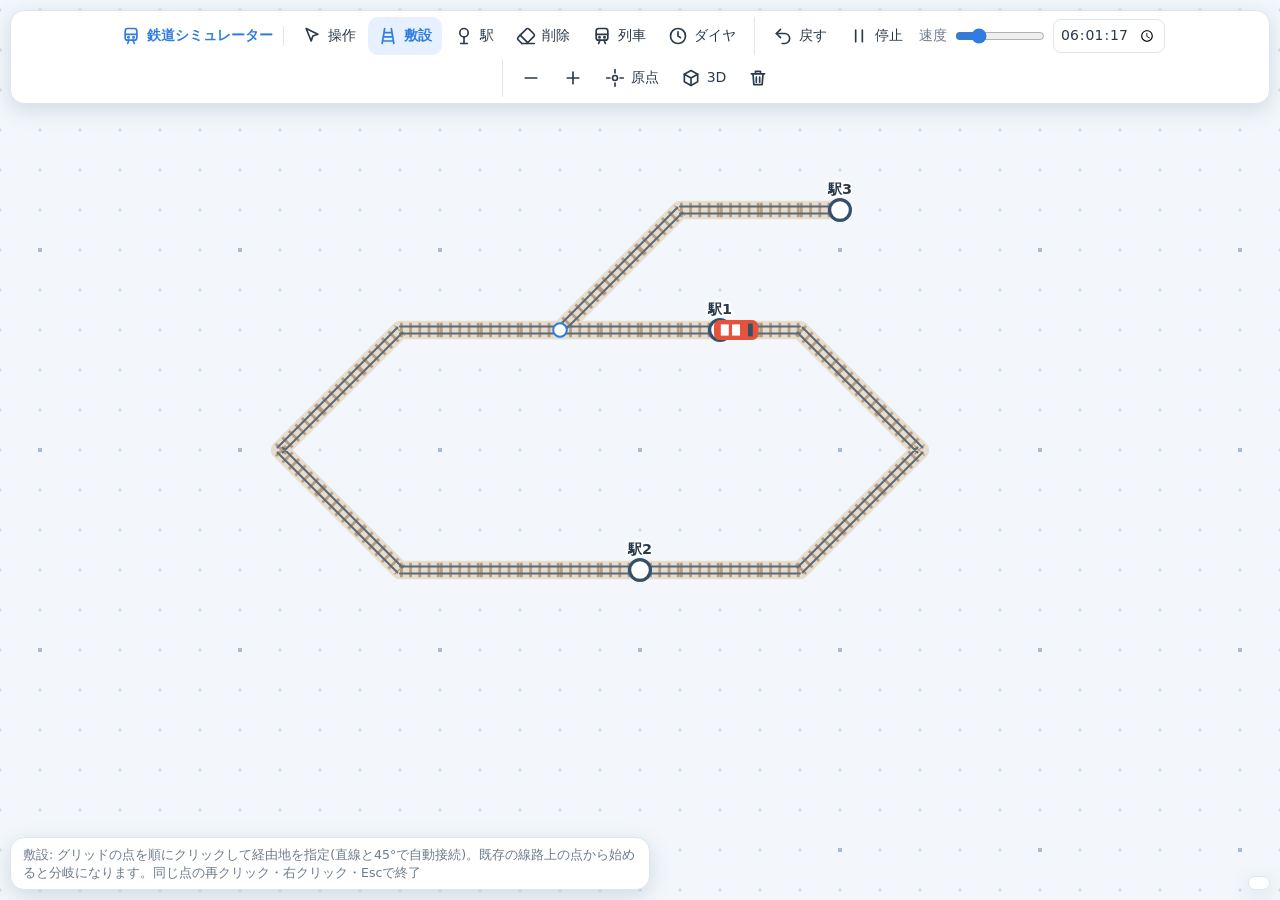
==== commit 499ff438: "Update 鉄道シミュレーター (1).html" ====
--- a/鉄道シミュレーター (1).html
+++ b/鉄道シミュレーター (1).html
@@ -57,19 +57,20 @@
 #dlist li.cur .no{background:var(--acc)}
 #dlist li.empty{color:var(--sub);border-style:dashed;cursor:default}
 #dlist select{flex:none;max-width:50%}
-input[type=time]{padding:0 6px}
-.ck input{width:110px}
-.sv{width:46px;color:var(--sub);font-size:12px;font-variant-numeric:tabular-nums}
 #dlist li{flex-wrap:wrap}
-#dlist .r2{flex:1 0 100%;display:flex;align-items:center;gap:8px;padding-left:30px;color:var(--sub);font-size:12px}
-#dlist .tm{flex:1;min-width:0;color:var(--ink);font-variant-numeric:tabular-nums}
-#dlist .r2 label{padding:0;gap:4px}
-#dlist .r2 input{width:104px;height:28px;font-size:12.5px}
-#dlist .dc{height:28px;padding:0 8px;font-size:12px}
-#dorg{min-width:0;max-width:170px}
-#dint{width:64px;padding:0 6px}
-.bd{margin-left:6px;padding:1px 7px;border-radius:9px;background:var(--acc);color:#fff;font-size:11px;font-weight:600}
-.bd:empty{display:none}
+.sub{flex:1 0 100%;display:flex;align-items:center;gap:6px;padding-left:30px;color:var(--sub);font-size:12px;font-variant-numeric:tabular-nums}
+.sub label{margin-left:auto;padding:0;font-size:12px}
+.sub input{height:30px;width:100px;padding:0 4px}
+.sub .cl{height:28px;padding:0 8px;color:var(--sub)}
+.tn{width:56px;padding:0 6px}
+#clk{width:112px;padding:0 6px;font-variant-numeric:tabular-nums}
+#dinfo.bad{color:var(--bad)}
+#gcv{position:static;inset:auto;width:100%;height:clamp(170px,30vh,260px);touch-action:auto;background:#fbfdff;border:1px solid var(--line);border-radius:8px}
+#gv{display:flex;flex:1 1 auto;flex-direction:column;gap:8px;min-height:0;overflow-y:auto}
+#glg{display:flex;flex-wrap:wrap;gap:2px 4px}
+#glg button{height:28px;padding:0 8px;font-size:12px}
+.tabs{display:flex;gap:2px}
+#dia.wide{width:min(660px,62vw)}
 @media(max-width:1100px){.brand span,.lbl{display:none}}
 @media(pointer:coarse),(max-width:700px){
 #ui{grid-template-columns:minmax(0,1fr);grid-template-rows:auto minmax(0,1fr) auto auto auto;grid-template-areas:"foot" "map" "side" "dock" "bar"}
@@ -79,11 +80,12 @@
 .grp button{flex-direction:column;justify-content:center;gap:0;height:52px;min-width:52px;padding:0 6px;font-size:10.5px}
 .grp .lbl{display:block}
 .spd .lbl{display:none}
-.ck{flex-direction:column;gap:0;font-size:10.5px}
 input[type=range]{width:72px}
 #hint{flex:1;padding:6px 10px;font-size:12px;text-align:center}
-#dia{width:auto;margin:0;max-height:min(48vh,380px)}
+#dia{width:auto;margin:0;max-height:min(42vh,340px)}
 #dia button{height:44px;min-width:44px}
+input,select{font-size:16px}
+#dia.wide{width:auto;max-height:min(62vh,480px)}
 #selp,#act{width:100%;flex-wrap:wrap;padding:8px}
 #sinfo,#act b{flex:1 0 100%}
 #selp button,#act button{flex:1;justify-content:center}
@@ -101,12 +103,12 @@
       <button data-tool="sta" data-i="sta" title="駅を置く (S)"><span class="lbl">駅</span></button>
       <button data-tool="erase" data-i="era" title="削除 (E)"><span class="lbl">削除</span></button>
       <button data-tool="train" data-i="trn" title="列車を置く (T)"><span class="lbl">列車</span></button>
+      <button id="dopen" data-i="clock" title="ダイヤ設定 (D)"><span class="lbl">ダイヤ</span></button>
     </div>
     <div class="grp">
-      <label class="ck"><span class="lbl">時刻</span><input id="clk" type="time" step="1"></label>
       <button id="undo" data-i="undo" title="元に戻す (Ctrl+Z)"><span class="lbl">戻す</span></button>
       <button id="play" title="再生 / 停止 (Space)"></button>
-      <label class="spd"><span class="lbl">速度</span><input id="spd" type="range" min="1" max="10" step=".5" value="3"><span class="sv" id="spv"></span></label>
+      <label class="spd"><span class="lbl">速度</span><input id="spd" type="range" min="1" max="10" step=".5" value="3" title="時間の進む速さ (1マスの走行=20秒)"></label><input id="clk" type="time" step="1" title="現在時刻 (変更できます)" aria-label="現在時刻">
     </div>
     <div class="grp">
       <button id="zo" class="zbtn" data-i="minus" title="縮小"></button>
@@ -119,10 +121,10 @@
   <div id="map"></div>
   <div id="dia" class="panel" hidden role="dialog" aria-label="列車ダイヤ">
     <div class="dh"><b data-i="clock">列車ダイヤ</b><div><button id="dfit" data-i="fit" title="経路全体を地図に表示"><span>経路全体</span></button><button id="dx" data-i="x" title="閉じる (Esc)"></button></div></div>
-    <div class="dr"><label>停車時間<input id="dw" type="number" min="0" max="600" step="5">秒</label><button id="dflip" data-i="swap">向き反転</button></div>
-    <div class="dr"><label>起点駅<select id="dorg"></select></label><label>間隔<input id="dint" type="number" min="0" max="720" step="1" placeholder="なし">分</label></div>
-    <p class="dn"><span><i class="chip" style="background:#f08c1a"></i>通る経路</span><span><i class="chip" style="background:#2f7de1"></i>次の項目</span><span>行をタップで地図に表示</span><span>発車時刻: 空欄=停車時間のあと発車</span><span>起点駅+間隔: 起点の発車時刻(なければ0時)を基準に○分ごとに出発</span></p>
-    <ol id="dlist"></ol>
+    <div class="dr"><label>列車<select id="dtrain" aria-label="ダイヤを設定する列車"></select></label><div class="tabs"><button id="tset" class="on">設定</button><button id="tgr">ダイヤグラム</button></div></div><div class="dr st"><label>停車時間<input id="dw" type="number" min="0" max="600" step="5">秒</label><button id="dflip" data-i="swap">向き反転</button></div><div class="dr st"><label>繰り返し間隔<input id="dh" class="tn" type="number" min="0" max="23" step="1" aria-label="時間">時間<input id="dm" class="tn" type="number" min="0" max="59" step="1" aria-label="分">分</label></div><p id="dinfo" class="dn st"></p>
+    <p class="dn st"><span><i class="chip" style="background:#f08c1a"></i>通る経路</span><span><i class="chip" style="background:#2f7de1"></i>次の項目</span><span>行をタップで地図に表示</span></p>
+    <ol id="dlist" class="st"></ol>
+    <div id="gv" hidden><div class="dr"><label>表示範囲 (現在から)<select id="gspan"><option value="1800">30分</option><option value="3600" selected>1時間</option><option value="7200">2時間</option><option value="14400">4時間</option></select></label></div><canvas id="gcv"></canvas><div id="glg"></div><p class="dn">横軸=時刻 / 縦軸=駅 / 太いオレンジ=選択中の列車 / 凡例をタップで列車を切替</p></div>
   </div>
   <div id="dock">
     <div id="selp" class="panel" hidden>
@@ -181,7 +183,7 @@
 const cv=document.getElementById('c'),cx=cv.getContext('2d'),hintEl=document.getElementById('hint'),posEl=document.getElementById('pos'),playEl=document.getElementById('play');
 const DIRS=[[1,0],[1,1],[0,1],[-1,1],[-1,0],[-1,-1],[0,-1],[1,-1]];
 const edges=new Map(),trains=[],stations=new Map();let tid=0;
-let clk=21600,TL={},tlT=0,W,H,dpr,cam={x:0,y:0,z:40},tool='lay',run=true,speed=3,chain=null,hover=null,hl=null,deg=new Map(),drag=null,dtr=null,fk=null,curN=-2,ver=0,R=null,anc=null;
+let W,H,dpr,cam={x:0,y:0,z:40},tool='lay',run=true,speed=3,chain=null,hover=null,hl=null,deg=new Map(),drag=null,dtr=null,fk=null,curN=-2,ver=0,R=null,anc=null;
 
 /* ---- 線路データ ---- */
 const norm=(a,b,c,d)=>(a>c||(a===c&&b>d))?[c,d,a,b]:[a,b,c,d];
@@ -193,12 +195,12 @@
 function rebuild(){deg=new Map();for(const e of edges.values())for(const k of[e[0]+','+e[1],e[2]+','+e[3]])deg.set(k,(deg.get(k)||0)+1);
   for(const k of stations.keys())if(!deg.has(k))stations.delete(k);
   save()}
-function save(){ver++;try{localStorage.setItem('rail1',JSON.stringify([...edges.values()]));localStorage.setItem('rail2',JSON.stringify({s:[...stations],c:Math.round(clk),t:trains.map(({ax,ay,bx,by,cf,dw,og,iv})=>({ax,ay,bx,by,cf,dw,og,iv,tv:1}))}))}catch(_){}}
+function save(){ver++;try{localStorage.setItem('rail1',JSON.stringify([...edges.values()]));localStorage.setItem('rail2',JSON.stringify({s:[...stations],t:trains.map(({ax,ay,bx,by,cf,dw,iv})=>({ax,ay,bx,by,cf,dw,iv}))}))}catch(_){}}
 function load(){try{const s=localStorage.getItem('rail1');if(s===null)return false;JSON.parse(s).forEach(e=>addE(...e));
-  const x=JSON.parse(localStorage.getItem('rail2')||'{}');(x.s||[]).forEach(([k,n])=>stations.set(k,n));if(x.c>=0)clk=x.c;
+  const x=JSON.parse(localStorage.getItem('rail2')||'{}');(x.s||[]).forEach(([k,n])=>stations.set(k,n));
   (x.t||[]).forEach(t=>{if(!has(t.ax,t.ay,t.bx,t.by))return;
     if(!t.cf){t.cf={s:{},b:{}};if(t.d&&t.d.length){for(const k of stations.keys())t.cf.s[k]='p';t.d.forEach(s=>{if(s.a in ST&&t.cf.s[s.k]==='p')t.cf.s[s.k]=s.a})}}   /* 旧ダイヤの駅設定を移行 */
-    delete t.d;delete t.n;if(!t.tv){t.dw=30;t.tv=1}trains.push({...t,t:0,id:++tid})});return true}catch(_){return false}}
+    delete t.d;delete t.n;t.cf.d=t.cf.d||{};if(!(t.dw>5))t.dw=30;trains.push({...t,t:0,id:++tid})});return true}catch(_){return false}}
 
 /* 経由地間を 直線 + 45°斜め で結ぶ */
 function route(a,b,pd){
@@ -229,88 +231,153 @@
 const s2w=(x,y)=>{const{s,c,y:q}=lin(),u=x-W/2,v=(y-H/2)/q;return{x:(c*u+s*v)/cam.z+cam.x,y:(c*v-s*u)/cam.z+cam.y}};
 
 /* ---- 列車 ---- */
-function addTrain(w){const n=nearEdge(w,hit(.6,26));if(!n)return;const e=n.e;snap();trains.push({id:++tid,ax:e[0],ay:e[1],bx:e[2],by:e[3],t:n.t*Math.hypot(e[2]-e[0],e[3]-e[1]),cf:{s:{},b:{},d:{}},dw:30});save()}
+function addTrain(w){const n=nearEdge(w,hit(.6,26));if(!n)return;const e=n.e;snap();trains.push({id:++tid,ax:e[0],ay:e[1],bx:e[2],by:e[3],t:n.t*Math.hypot(e[2]-e[0],e[3]-e[1]),cf:{s:{},b:{},d:{}},dw:30,iv:0});save()}
 const rmTrain=t=>{snap();trains.splice(trains.indexOf(t),1);save()};
 const nm=()=>{const u=new Set(stations.values());let i=1;while(u.has('駅'+i))i++;return'駅'+i};
 function nearS(w,r){let b=null;for(const k of stations.keys()){const[x,y]=k.split(',').map(Number),m=Math.hypot(x-w.x,y-w.y);if(m<r){r=m;b=k}}return b}
-function flip(t){const l=Math.hypot(t.bx-t.ax,t.by-t.ay);[t.ax,t.ay,t.bx,t.by]=[t.bx,t.by,t.ax,t.ay];t.t=l-t.t;save()}
+function flip(t){const l=Math.hypot(t.bx-t.ax,t.by-t.ay);[t.ax,t.ay,t.bx,t.by]=[t.bx,t.by,t.ax,t.ay];t.t=l-t.t;t.w=null;save()}
 
 /* ---- ダイヤ: 分岐・折り返しの設定から進路を自動計算する ---- */
 const ST={g:'停車・直進',t:'停車・折り返し',p:'通過'},BN={f:'直進',r:'右へ',l:'左へ'},BO={f:0,r:1,l:7},OF={0:'f',1:'r',7:'l'};
 function go(cf,ax,ay,bx,by){   /* 辺 a→b から b に着いたときの処理 (走行と経路計算で共通) */
-  const di=dirIdx(bx-ax,by-ay),k=bx+','+by,al=outs(bx,by,di),sk=k+'|'+di,sa=stations.has(k)?cf.s[sk]||cf.s[k]||'g':null,turn=sa==='t'||!al.length;
+  const di=dirIdx(bx-ax,by-ay),k=bx+','+by,sk=k+'|'+di,al=outs(bx,by,di),sa=stations.has(k)?cf.s[sk]||cf.s[k]||'g':null,turn=sa==='t'||!al.length;
   let br=null,i=al[0];
   if(!turn){
     const key=k+'|'+di,w=(di+BO[cf.b[key]||'f'])%8;
     if(al.includes(w))i=w;
     if(al.length>1)br={key,o:al.map(j=>OF[(j-di+8)%8]),c:OF[(i-di+8)%8]};   /* 合流側からの進入は選択肢が無いので対象外 */
   }
-  return{k,sk,sa,br,nx:turn?[bx,by,ax,ay]:[bx,by,bx+DIRS[i][0],by+DIRS[i][1]]};
+  return{k,sk,sa,br,turn,nx:turn?[bx,by,ax,ay]:[bx,by,bx+DIRS[i][0],by+DIRS[i][1]]};
 }
 function calcRoute(cf,a){   /* a から現在の設定で進み、同じ辺に戻るまで辿る */
-  const pos=new Map(),st=[],ev=[],rows=[];
+  const pos=new Map(),st=[],ev=[],rows=[];let lg=0;
   while(!pos.has(a.join())){
     pos.set(a.join(),st.length);st.push(a);
-    const r=go(cf,...a),add=(id,o)=>{ev.push({s:st.length-1,id});if(!rows.some(x=>x.id===id))rows.push({id,k:r.k,...o})};
-    if(r.sa)add('s:'+r.sk,{sa:r.sa,sk:r.sk});
+    const r=go(cf,...a),add=(id,o)=>{ev.push({s:st.length-1,id});if(!rows.some(x=>x.id===id))rows.push({id,k:r.k,lg,...o})};
+    if(r.sa)add('s:'+r.sk,{sa:r.sa});
     if(r.br)add('b:'+r.br.key,{br:r.br});
-    a=r.nx;
-  }
-  return{st,ev,rows,pos,loop:pos.get(a.join())};
-}
-const SPT=30,fm=(s,x)=>{s=((Math.round(s)%86400)+86400)%86400;const p=n=>String(n).padStart(2,'0');return p(s/3600|0)+':'+p(s/60%60|0)+(x?':'+p(s%60):'')},   /* 1マス=30秒。時刻は秒で持つ */
-  hm=v=>{const[a,b,c]=v.split(':').map(Number);return a*3600+b*60+(c||0)},nv=v=>v?fm(hm(v),1):'';
-function hold(tr,r,t){   /* 停車の長さ(秒): 停車時間と、指定の発車時刻まで待つ時間の長い方 */
-  t%=86400;let h=tr.dw??30;const id='s:'+r.sk,d=tr.cf.d&&tr.cf.d[id],N=tr.og===id?(tr.iv||0)*60:0;
-  if(N>0){const w=(((d?hm(d):0)-t-h)%N+N)%N;if(w<N-1)h+=w}   /* 起点駅: 発車時刻(なければ0時)を基準に、N分ごとの発車枠まで待つ */
-  else if(d){const w=((hm(d)-t)%86400+86400)%86400;if(w<43200)h=Math.max(h,w)}   /* 12時間以上先=もう過ぎた時刻(遅れ)なので待たない */
-  return h}
-function tline(){   /* 現在位置から経路を進めたときの 各地点の到着・発車時刻 */
-  const tr=dtr,n=R.st.length,o={};let i=R.pos.get(tk(tr).join()),t=clk,off=tr.t,w=Math.max(0,tr.h||0);
-  if(i===undefined)return o;
-  for(let g=0;g<2*n+2;g++){
-    const a=R.st[i];t+=w+(Math.hypot(a[2]-a[0],a[3]-a[1])-off)*SPT;off=w=0;
-    const r=go(tr.cf,...a);
-    if(r.br&&!o['b:'+r.br.key])o['b:'+r.br.key]={a:t};
-    if(r.sa){if(r.sa!=='p')w=hold(tr,r,t);if(!o['s:'+r.sk])o['s:'+r.sk]={a:t,d:t+w}}
-    i=i+1<n?i+1:R.loop;
-  }
-  return o;
-}
-function step(dt){const ds=dt*speed*SPT;clk=(clk+ds)%86400;
+    if(r.turn)lg++;a=r.nx;
+  }
+  return{st,ev,rows,pos,tn:lg,loop:pos.get(a.join())};
+}
+/* ---- 時刻: 1マスの走行=SPC秒。clock は 0:00 からの経過秒 ---- */
+const SPC=20,pad=n=>String(n).padStart(2,'0'),hm=t=>{t=Math.floor(t/60)%1440;return pad(Math.floor(t/60))+':'+pad(t%60)},hms=t=>hm(t)+':'+pad(Math.floor(t)%60);
+const ft=s=>{s=Math.round(s);const h=Math.floor(s/3600),m=Math.floor(s%3600/60);return(h?h+'時間':'')+(m?m+'分':'')+(!h&&s%60?s%60+'秒':'')||'0分'};
+function dep(tr,ld,sk,rd){   /* 発車時刻: 設定時刻 (間隔ごとに繰り返し) まで待つ。時刻が無くても間隔があれば前回発車から空ける */
+  const D=(tr.cf.d||{})[sk],P=tr.iv>0?tr.iv:86400;
+  if(D!=null)return D+Math.ceil((rd-D)/P-1e-9)*P;
+  return tr.iv>0&&ld[sk]!=null?Math.max(rd,ld[sk]+tr.iv):rd;
+}
+function step(dt){
+  const ds=dt*speed*SPC;clock+=ds;
   for(const tr of trains){
-    if(tr.h>0){tr.h-=ds;continue}
-    tr.t+=speed*dt;
+    tr.ld=tr.ld||{};
+    if(tr.w!=null){if(clock<tr.w)continue;tr.ld[tr.wk]=tr.w;tr.w=null}
+    tr.t+=ds/SPC;
     for(let g=0;g<8;g++){
       const len=Math.hypot(tr.bx-tr.ax,tr.by-tr.ay);
       if(tr.t<len)break;
       tr.t-=len;
       const r=go(tr.cf,tr.ax,tr.ay,tr.bx,tr.by);
       [tr.ax,tr.ay,tr.bx,tr.by]=r.nx;
-      if(r.sa&&r.sa!=='p'){tr.h=hold(tr,r,clk);if(tr.h>0){tr.t=0;break}}
+      if(r.sa&&r.sa!=='p'){const w=dep(tr,tr.ld,r.sk,clock+(tr.dw??30));if(w>clock){tr.w=w;tr.wk=r.sk;tr.t=0;break}tr.ld[r.sk]=clock}
     }
   }
 }
+function eta(tr){   /* 現在位置から経路を先読みし、各項目に着く(発つ)時刻を求める */
+  const o={},ld={...tr.ld},n=R.st.length,at=new Map();let i=R.pos.get(tk(tr).join());
+  if(i==null)return o;
+  R.ev.forEach(e=>at.set(e.s,[...(at.get(e.s)||[]),e.id]));
+  let t=tr.w!=null?tr.w:clock,off=tr.w!=null?0:tr.t;
+  for(let c=0;c<2*n&&Object.keys(o).length<R.rows.length;c++){
+    const a=R.st[i];t+=(Math.hypot(a[2]-a[0],a[3]-a[1])-off)*SPC;off=0;
+    for(const id of at.get(i)||[]){
+      const f=!o[id],r=R.rows.find(x=>x.id===id);if(f)o[id]={a:t};
+      if(r.sa&&r.sa!=='p'){const sk=id.slice(2),d=dep(tr,ld,sk,t+(tr.dw??30));if(f)o[id].d=d;ld[sk]=d;t=d}
+    }
+    i=i+1<n?i+1:R.loop;
+  }
+  return o;
+}
+function dTimes(){   /* 一覧の到着/発車時刻と、1周の所要時間を更新 */
+  [...dlEl.children].forEach((li,i)=>{const r=R.rows[i],q=li.querySelector('.eta');if(!r||!q)return;
+    const e=ET[r.id],s=!e?'':r.sa&&r.sa!=='p'?`着 ${hm(e.a)} → 発 ${hm(e.d)}`:`通過 ${hm(e.a)}`;if(q.textContent!==s)q.textContent=s});
+  let c=0;for(let i=R.loop;i<R.st.length;i++){const a=R.st[i];c+=Math.hypot(a[2]-a[0],a[3]-a[1])*SPC}
+  for(const e of R.ev)if(e.s>=R.loop&&e.id[0]==='s'&&R.rows.find(r=>r.id===e.id).sa!=='p')c+=dtr.dw??30;
+  const v=dtr.iv||0,bad=v>0&&c>v,s=`1周 約${ft(c)}`+(v?` / 間隔 ${ft(v)}`+(bad?' (間隔を超過)':''):'');
+  if(dinfoEl.textContent!==s){dinfoEl.textContent=s;dinfoEl.classList.toggle('bad',bad)}
+}
+
+/* ---- ダイヤグラム (横=時刻 / 縦=駅): 選択列車と、線路でつながる列車の予定 ---- */
+const GCOL=['#2f7de1','#1fa971','#a259d6','#d9382f','#c28a00','#16a2b8','#e0559b','#6b7b8c'],gcol=t=>t===dtr?'#f08c1a':GCOL[(t.id-1)%8];
+function sim(tr,rt,t1){   /* 現在から t1 までの 駅ごとの着・発(通過) を時刻順に先読みする */
+  const o=[],ld={...tr.ld},n=rt.st.length,at=new Map();
+  rt.ev.forEach(e=>{const r=rt.rows.find(x=>x.id===e.id);if(r.sa)at.set(e.s,[...(at.get(e.s)||[]),r])});
+  let i=rt.pos.get(tk(tr).join()),t=clock,off=tr.t;
+  if(tr.w!=null){o.push({k:tr.wk.split('|')[0],a:clock,d:tr.w});t=tr.w;off=0}
+  for(let c=0;t<t1&&c<30000;c++){
+    const a=rt.st[i];t+=(Math.hypot(a[2]-a[0],a[3]-a[1])-off)*SPC;off=0;
+    for(const r of at.get(i)||[]){const e={k:r.k,a:t,d:t};
+      if(r.sa!=='p'){const sk=r.id.slice(2),d=dep(tr,ld,sk,t+(tr.dw??30));ld[sk]=d;t=d;e.d=d}
+      o.push(e)}
+    i=i+1<n?i+1:rt.loop;
+  }
+  return o;
+}
+function dTrain(){const h=trains.map(t=>opt(''+t.id,'列車'+t.id,''+dtr.id)).join('');if(h!==tHtml)dtrEl.innerHTML=tHtml=h}
+function gDraw(){
+  if(performance.now()-gT<200)return;gT=performance.now();
+  const w=gcv.clientWidth,h=gcv.clientHeight;if(!w||!h)return;
+  if(!gC||gC.v!==ver||gC.t!==dtr){   /* 選択列車と線路でつながる列車を集める */
+    const sn=new Set([dtr.ax+','+dtr.ay]),q=[[dtr.ax,dtr.ay]];
+    while(q.length){const[x,y]=q.pop();for(const d of DIRS){const nx=x+d[0],ny=y+d[1],k=nx+','+ny;if(!sn.has(k)&&has(x,y,nx,ny)){sn.add(k);q.push([nx,ny])}}}
+    gC={v:ver,t:dtr,tr:[dtr,...trains.filter(t=>t!==dtr&&sn.has(t.ax+','+t.ay))]}}
+  const t0=clock,sp=+gspanEl.value,t1=t0+sp,L=gC.tr.map(t=>{const rt=calcRoute(t.cf,tk(t));return{t,rt,ev:sim(t,rt,t1)}}),ord=[];
+  for(const{rt}of L){let p=-1;for(const r of rt.rows)if(r.sa){let j=ord.indexOf(r.k);if(j<0){j=p<0?ord.length:p+1;ord.splice(j,0,r.k)}p=j}}
+  if(gcv.width!==Math.round(w*dpr)||gcv.height!==Math.round(h*dpr)){gcv.width=Math.round(w*dpr);gcv.height=Math.round(h*dpr)}
+  const g=gcv.getContext('2d'),ML=74,MR=18,MT=20,MB=8,pw=w-ML-MR,ph=h-MT-MB,X=t=>ML+(t-t0)/sp*pw,
+    Y=new Map(ord.map((k,i)=>[k,MT+(ord.length>1?i*ph/(ord.length-1):ph/2)])),stp=sp<=1800?300:sp<=3600?600:sp<=7200?1200:1800;
+  g.setTransform(dpr,0,0,dpr,0,0);g.clearRect(0,0,w,h);g.font='11px system-ui,sans-serif';g.textBaseline='middle';g.lineWidth=1;g.textAlign='center';
+  if(!ord.length){g.fillStyle='#6b7b8c';g.fillText('駅を置き、列車が停車・通過すると表示されます',w/2,h/2)}
+  for(let tt=Math.ceil(t0/stp)*stp;tt<=t1;tt+=stp){const x=X(tt);g.beginPath();g.moveTo(x,MT-4);g.lineTo(x,MT+ph);g.strokeStyle='#e3ebf3';g.stroke();g.fillStyle='#6b7b8c';g.fillText(hm(tt),x,8)}
+  g.textAlign='right';
+  for(const[k,y]of Y){g.beginPath();g.moveTo(ML,y);g.lineTo(ML+pw,y);g.strokeStyle='#cfdbe7';g.stroke();g.fillStyle='#2b3a4a';g.fillText(stations.get(k)||'',ML-6,y,ML-10)}
+  g.save();g.beginPath();g.rect(ML,MT-4,pw,ph+8);g.clip();g.lineJoin='round';g.textAlign='left';
+  for(const{t,ev}of[...L].reverse()){
+    if(!ev.length)continue;g.beginPath();
+    ev.forEach((e,i)=>{const y=Y.get(e.k);i?g.lineTo(X(e.a),y):g.moveTo(X(e.a),y);if(e.d>e.a)g.lineTo(X(e.d),y)});
+    g.strokeStyle=g.fillStyle=gcol(t);g.lineWidth=t===dtr?3:1.6;g.stroke();g.fillText(t.id,X(ev[0].a)+3,Y.get(ev[0].k)-8)}
+  g.restore();
+  const lg=L.map(({t})=>`<button data-id="${t.id}"${t===dtr?' class="on"':''}><i class="chip" style="background:${gcol(t)}"></i>列車${t.id}</button>`).join('');
+  if(lg!==gLg)glgEl.innerHTML=gLg=lg;
+}
+function dopen(){   /* ダイヤ設定を開閉。選択中の列車、無ければ先頭の列車 */
+  if(dtr)return closeDia();
+  const t=sel&&sel.type==='train'?sel.t:trains[0];
+  if(!t){hintEl.textContent='ダイヤを設定する列車がありません。「列車」ツールで線路上に置いてください';return}
+  sel={type:'train',t};openDia(t);
+}
+const setTab=t=>{tab=t;diaEl.querySelectorAll('.st').forEach(e=>e.hidden=t!=='set');gvEl.hidden=t!=='gr';diaEl.classList.toggle('wide',t==='gr');tsetEl.classList.toggle('on',t==='set');tgrEl.classList.toggle('on',t==='gr');gT=0};
 
 /* ---- ダイヤ編集ダイアログ ---- */
-const diaEl=document.getElementById('dia'),dlEl=document.getElementById('dlist'),dwEl=document.getElementById('dw');
+const diaEl=document.getElementById('dia'),dlEl=document.getElementById('dlist'),dwEl=document.getElementById('dw'),dhEl=document.getElementById('dh'),dmEl=document.getElementById('dm'),dinfoEl=document.getElementById('dinfo'),clkEl=document.getElementById('clk'),dtrEl=document.getElementById('dtrain'),gvEl=document.getElementById('gv'),gcv=document.getElementById('gcv'),glgEl=document.getElementById('glg'),gspanEl=document.getElementById('gspan'),tsetEl=document.getElementById('tset'),tgrEl=document.getElementById('tgr'),dopenEl=document.getElementById('dopen');
 const esc=s=>String(s).replace(/[&<>"]/g,c=>'&#'+c.charCodeAt(0)+';'),opt=(v,l,s)=>`<option value="${esc(v)}"${v===s?' selected':''}>${esc(l)}</option>`;
 const tk=t=>[t.ax,t.ay,t.bx,t.by];
 const AR=['→','↘','↓','↙','←','↖','↑','↗'],SH={g:'停車',t:'折返',p:'通過'},mapEl=document.getElementById('map'),rm=matchMedia('(prefers-reduced-motion:reduce)').matches;
-let dHtml='',fitP=false,camT=null,fkT=0;
+let dHtml='',fitP=false,camT=null,fkT=0,ET={},clock=21600,tab='set',gT=0,gC=null,gLg='',tHtml='';
 function dRender(){   /* 経路順に 駅・分岐 の設定を並べる (内容が同じなら作り直さない) */
   const h=R.rows.map((r,i)=>{
     const o=r.sa?Object.entries(ST).map(([v,l])=>opt(v,l,r.sa)):r.br.o.map(v=>opt(v,BN[v],r.br.c)),
-      n=r.sa?esc(stations.get(r.k))+' <small>'+AR[+r.sk.split('|')[1]]+'</small><b class="bd"></b>':'分岐 '+AR[+r.br.key.split('|')[1]]+' <small>('+r.k.replace(',',', ')+')</small>';
-    return`<li data-id="${esc(r.id)}" data-k="${r.k}"><i class="no">${i+1}</i><span class="nm">${n}</span><select aria-label="${r.sa?'停車の設定':'進む方向'}">${o.join('')}</select><div class="r2"><span class="tm"></span>${r.sa&&r.sa!=='p'?'<label>発車<input type="time" step="1" aria-label="発車時刻"></label><button class="dc" title="時刻指定を外し、停車時間のあと発車">自動</button>':''}</div></li>`}).join('')||'<li class="empty">設定できる駅・分岐がありません</li>';
+      n=r.sa?esc(stations.get(r.k))+(R.tn?` <small>(${r.lg%2?'復路':'往路'})</small>`:''):'分岐 '+AR[+r.br.key.split('|')[1]]+' <small>('+r.k.replace(',',', ')+')</small>';
+    return`<li data-id="${esc(r.id)}" data-k="${r.k}"><i class="no">${i+1}</i><span class="nm">${n}</span><select aria-label="${r.sa?'停車の設定':'進む方向'}">${o.join('')}</select><div class="sub"><span class="eta"></span>${r.sa&&r.sa!=='p'?'<label>発車<input type="time" aria-label="発車時刻"></label><button class="cl" title="発車時刻を解除" aria-label="発車時刻を解除">×</button>':''}</div></li>`}).join('')||'<li class="empty">設定できる駅・分岐がありません</li>';
   if(h===dHtml)return;
   const f=document.activeElement,li=f&&dlEl.contains(f)?f.closest('li'):null,id=li&&li.dataset.id,y=dlEl.scrollTop;
-  dlEl.innerHTML=dHtml=h;dlEl.scrollTop=y;curN=-2;tlT=0;
-  orgEl.innerHTML='<option value="">なし</option>'+R.rows.map((r,i)=>r.sa&&r.sa!=='p'?`<option value="${esc(r.id)}">${i+1}. ${esc(stations.get(r.k))} ${AR[+r.sk.split('|')[1]]}</option>`:'').join('');orgEl.value=dtr.og||'';if(orgEl.selectedIndex<0)orgEl.value='';
+  dlEl.innerHTML=dHtml=h;dlEl.scrollTop=y;curN=-2;
+  dlEl.querySelectorAll('li[data-id]').forEach(l=>{const q=l.querySelector('input'),v=dtr.cf.d[l.dataset.id.slice(2)];if(q)q.value=v==null?'':hm(v)});
   if(id){const q=dlEl.querySelector(`li[data-id="${id}"] select`);if(q)q.focus()}   /* 操作中の項目のフォーカスを保つ */
 }
-function openDia(t){dtr=t;t.dw=t.dw??30;dwEl.value=t.dw;intEl.value=t.iv||'';anc=R=null;dHtml='';fitP=true;diaEl.hidden=false}
-const closeDia=()=>{dtr=fk=R=null;dHtml='';diaEl.hidden=true};
+function openDia(t){dtr=t;t.dw=t.dw??30;t.iv=t.iv||0;t.cf.d=t.cf.d||{};dwEl.value=t.dw;dhEl.value=Math.floor(t.iv/3600);dmEl.value=Math.floor(t.iv%3600/60);anc=R=null;ET={};dHtml='';fitP=true;diaEl.hidden=false}
+const closeDia=()=>{dtr=fk=R=null;ET={};dHtml='';diaEl.hidden=true};
 function fitRoute(){   /* 経路全体が、パネルに隠れない地図の範囲に収まるよう表示を合わせる */
   if(!R)return;
   let a=1e9,b=1e9,c=-1e9,d=-1e9;
@@ -338,33 +405,25 @@
   let p=R.pos.get(k);
   if(p===undefined||(R.loop>0&&p>=R.loop)){calc(anc=tk(dtr));p=0}   /* 経路から外れた/周回に入ったら現在位置から取り直す */
   if(fitP){fitP=false;fitRoute()}
-  const nw=performance.now();   /* 到着・発車時刻の表示を更新 */
-  if(nw-tlT>200){tlT=nw;TL=tline();R.rows.forEach((r,i)=>{
-    const li=dlEl.children[i];if(!li||li.dataset.id!==r.id)return;
-    const o=TL[r.id],q=li.querySelector('input'),v=(dtr.cf.d||{})[r.id]||'',stop=r.sa&&r.sa!=='p';
-    const bd=li.querySelector('.bd');if(bd)bd.textContent=r.id===dtr.og&&dtr.iv>0?`起点 ${dtr.iv}分間隔`:'';
-    li.querySelector('.tm').textContent=!o?'次の到着: なし':stop?`着 ${fm(o.a,1)}   発 ${fm(o.d,1)}`:`通過 ${fm(o.a,1)}`;
-    if(q&&document.activeElement!==q&&nv(q.value)!==v)q.value=v})}
+  ET=eta(dtr);dTimes();dTrain();if(tab==='gr')gDraw();
   const e=R.ev.find(e=>e.s>=p)||R.ev.find(e=>e.s>=R.loop),c=e?R.rows.findIndex(r=>r.id===e.id):-1;
   if(c!==curN){curN=c;[...dlEl.children].forEach((li,i)=>li.classList.toggle('cur',i===c));
     const li=dlEl.children[c];if(li){const a=li.offsetTop,b=a+li.offsetHeight;if(a<dlEl.scrollTop)dlEl.scrollTop=a-4;else if(b>dlEl.scrollTop+dlEl.clientHeight)dlEl.scrollTop=b-dlEl.clientHeight+4}}
 }
-dlEl.onchange=e=>{const li=e.target.closest('li[data-id]');if(!li||!dtr)return;const id=li.dataset.id;
-  if(e.target.type==='time'){const d=dtr.cf.d=dtr.cf.d||{};if(e.target.value)d[id]=nv(e.target.value);else delete d[id];save();return}
-  const[t,k]=id.split(':');dtr.cf[t][k]=e.target.value;save()};
+dlEl.onchange=e=>{const li=e.target.closest('li[data-id]');if(!li||!dtr)return;const[t,k]=li.dataset.id.split(':');
+  if(e.target.type==='time'){const v=e.target.value.split(':');if(v.length<2)delete dtr.cf.d[k];else dtr.cf.d[k]=v[0]*3600+v[1]*60}else dtr.cf[t][k]=e.target.value;save()};
 const hf=e=>{const li=e.target.closest('li[data-k]');fk=li?li.dataset.k:null;fkT=performance.now()};
 dlEl.addEventListener('mouseover',hf);dlEl.addEventListener('focusin',hf);dlEl.onmouseleave=()=>fk=null;
-dlEl.addEventListener('click',e=>{const li=e.target.closest('li[data-k]');if(li&&!/^(SELECT|INPUT|LABEL|BUTTON)$/.test(e.target.tagName)){fk=li.dataset.k;fkT=performance.now();panTo(fk)}});
+dlEl.addEventListener('click',e=>{const li=e.target.closest('li[data-k]');if(!li)return;
+  if(e.target.closest('.cl')){delete dtr.cf.d[li.dataset.id.slice(2)];li.querySelector('input').value='';save();return}
+  if(!/^(SELECT|INPUT|LABEL)$/.test(e.target.tagName)){fk=li.dataset.k;fkT=performance.now();panTo(fk)}});
 dwEl.oninput=()=>{dtr.dw=Math.max(0,Math.min(600,+dwEl.value||0));save()};
-dlEl.addEventListener('click',e=>{const b=e.target.closest('.dc'),li=b&&b.closest('li');if(li&&dtr&&dtr.cf.d){delete dtr.cf.d[li.dataset.id];save()}});
-const ckEl=document.getElementById('clk'),spv=document.getElementById('spv'),sv=()=>spv.textContent='×'+speed*SPT;
-ckEl.onchange=()=>{if(ckEl.value){clk=hm(ckEl.value);save()}};
-const orgEl=document.getElementById('dorg'),intEl=document.getElementById('dint');
-orgEl.onchange=()=>{dtr.og=orgEl.value||undefined;tlT=0;save()};
-intEl.oninput=()=>{dtr.iv=Math.max(0,Math.min(720,+intEl.value||0));
-  if(dtr.iv>0&&!dtr.og){const r=R.rows.find(r=>r.sa&&r.sa!=='p');if(r){dtr.og=r.id;orgEl.value=r.id}}   /* 起点が未選択なら最初の駅を仮の起点にする */
-  tlT=0;save()};
+dhEl.oninput=dmEl.oninput=()=>{dtr.iv=Math.max(0,(+dhEl.value||0)*3600+(+dmEl.value||0)*60);save()};
 document.getElementById('dx').onclick=closeDia;
+dopenEl.onclick=dopen;tsetEl.onclick=()=>setTab('set');tgrEl.onclick=()=>setTab('gr');gspanEl.onchange=()=>{gT=0};
+dtrEl.onchange=()=>{const t=trains.find(t=>''+t.id===dtrEl.value);if(t)sel={type:'train',t}};
+glgEl.onclick=e=>{const b=e.target.closest('button'),t=b&&trains.find(t=>''+t.id===b.dataset.id);if(t)sel={type:'train',t}};
+setTab('set');
 document.getElementById('dflip').onclick=()=>flip(dtr);
 document.getElementById('dfit').onclick=fitRoute;
 
@@ -422,10 +481,10 @@
     cx.strokeStyle='#fff';cx.lineWidth=4;cx.strokeText(n,tx,ty-lh-r-2);cx.fillStyle='#2b3a4a';cx.fillText(n,tx,ty-lh-r-2);cx.restore()}
   }
   if(dtr&&R){cx.textBaseline='middle';   /* 項目の番号と、駅の停車設定を地図上に表示 */
-    R.rows.forEach((r,i)=>{const[nx,ny]=r.k.split(',').map(Number),q=Math.max(9,z*.26),j=R.rows.slice(0,i).filter(x=>x.k===r.k).length,px=X(nx)+q*1.1,py=Y(ny)+q*1.1+j*q*2.3,c=i===curN,o=TL[r.id],lb=(r.id===dtr.og&&dtr.iv>0?'起点 ':'')+(r.sa?SH[r.sa]+' ':'')+(o?fm(o.a):'');
+    R.rows.forEach((r,i)=>{const[nx,ny]=r.k.split(',').map(Number),q=Math.max(9,z*.26),d=R.rows.slice(0,i).filter(x=>x.k===r.k).length,px=X(nx)+q*1.1,py=Y(ny)+q*1.1+d*q*2.1,c=i===curN,e=ET[r.id];
       cx.beginPath();cx.arc(px,py,q,0,7);cx.fillStyle=c?'#2f7de1':'#f08c1a';cx.fill();cx.strokeStyle='#fff';cx.lineWidth=2.5;cx.stroke();
       cx.font=`700 ${Math.max(10,z*.3)}px system-ui,sans-serif`;cx.textAlign='center';cx.fillStyle='#fff';cx.fillText(i+1,px,py);
-      if(lb){cx.textAlign='left';cx.lineWidth=4;cx.strokeStyle='#fff';cx.strokeText(lb,px+q+3,py);cx.fillStyle=c?'#2f7de1':'#b86608';cx.fillText(lb,px+q+3,py)}})}
+      const t=(r.sa?SH[r.sa]+' ':'')+(e?hm(e.a):'');if(t){cx.textAlign='left';cx.lineWidth=4;cx.strokeStyle='#fff';cx.strokeText(t,px+q+3,py);cx.fillStyle=c?'#2f7de1':'#b86608';cx.fillText(t,px+q+3,py)}})}
   if(sel&&(sel.type==='node'||sel.type==='sta')){const[nx,ny]=sel.k.split(',').map(Number);cx.beginPath();cx.arc(X(nx),Y(ny),Math.max(14,z*.42),0,7);cx.fillStyle='rgba(47,125,225,.18)';cx.fill();cx.strokeStyle='#2f7de1';cx.lineWidth=3;cx.stroke()}
   if(tool==='sta'&&hover&&deg.has(hover.x+','+hover.y)){cx.beginPath();cx.arc(X(hover.x),Y(hover.y),Math.max(10,z*.32),0,7);cx.strokeStyle='#2f7de1';cx.lineWidth=3;cx.stroke()}
   if(fk){const[fx,fy]=fk.split(',').map(Number);cx.beginPath();cx.arc(X(fx),Y(fy),Math.max(16,z*.5),0,7);cx.strokeStyle='#f08c1a';cx.lineWidth=4;cx.stroke()}
@@ -453,6 +512,7 @@
     F(0,()=>{if((sel&&sel.t===t)||dtr===t){cx.beginPath();cx.roundRect(-z*.7,-z*.4,z*1.4,z*.8,z*.22);cx.fillStyle='rgba(47,125,225,.22)';cx.fill();cx.strokeStyle='#2f7de1';cx.lineWidth=3;cx.stroke()}});
     if(N){F(0,()=>{B();cx.fillStyle='rgba(30,50,70,.2)';cx.fill()});for(let i=0;i<N;i++)F(hh*i/N,()=>{B();cx.fillStyle=C[i];cx.fill()})}
     F(hh,()=>{B();cx.fillStyle='#e5533d';cx.fill();cx.fillStyle='#fff';cx.fillRect(-z*.38,-z*.14,z*.2,z*.28);cx.fillRect(-z*.1,-z*.14,z*.2,z*.28);cx.fillStyle='#35506b';cx.fillRect(z*.3,-z*.16,z*.12,z*.32)});
+    if(dtr){const[tx,ty]=T(gx+UPx*hh,gy+UPy*hh);cx.save();cx.setTransform(dpr,0,0,dpr,0,0);cx.font='700 12px system-ui,sans-serif';cx.textAlign='center';cx.textBaseline='bottom';cx.lineWidth=4;cx.strokeStyle='#fff';cx.strokeText(t.id,tx,ty-z*.4);cx.fillStyle=t===dtr?'#f08c1a':'#2b3a4a';cx.fillText(t.id,tx,ty-z*.4);cx.restore()}
   }
   cx.restore();
 }
@@ -461,7 +521,7 @@
 const hit=(g,px)=>Math.max(g,px/cam.z);
 const ptrs=new Map(),hist=[];let pin=null,pend=null,sel=null,shown=null;
 const gs=()=>{const[a,b]=[...ptrs.values()];return{x:(a.x+b.x)/2,y:(a.y+b.y)/2,d:Math.hypot(a.x-b.x,a.y-b.y)||1,r:Math.atan2(b.y-a.y,b.x-a.x)}};
-function snap(){hist.push(JSON.stringify([[...edges.values()],[...stations],trains.map(({id,ax,ay,bx,by,t,cf,dw,og,iv})=>({id,ax,ay,bx,by,t,cf,dw,og,iv}))]));if(hist.length>60)hist.shift()}
+function snap(){hist.push(JSON.stringify([[...edges.values()],[...stations],trains.map(({id,ax,ay,bx,by,t,cf,dw,iv})=>({id,ax,ay,bx,by,t,cf,dw,iv}))]));if(hist.length>60)hist.shift()}
 function undo(){
   if(!hist.length)return;
   const[E,S,T]=JSON.parse(hist.pop()),cur=new Map(trains.map(t=>[t.id,t]));edges.clear();E.forEach(e=>addE(...e));stations.clear();S.forEach(([k,n])=>stations.set(k,n));
@@ -606,7 +666,8 @@
 document.getElementById('done').onclick=()=>{chain=pend=null};
 const selEl=document.getElementById('selp'),sinfoEl=document.getElementById('sinfo'),sactEl=document.getElementById('sact'),sactlEl=document.getElementById('sactl'),sdiaEl=document.getElementById('sdia');
 sactEl.onclick=selAct;sdiaEl.onclick=()=>openDia(sel.t);document.getElementById('sdel').onclick=selDel;document.getElementById('sx').onclick=()=>{sel=null};
-document.getElementById('spd').oninput=e=>{speed=+e.target.value;sv()};
+document.getElementById('spd').oninput=e=>speed=+e.target.value;
+clkEl.onchange=()=>{const v=clkEl.value.split(':').map(Number);if(v.length<2||v.some(isNaN))return;clock=v[0]*3600+v[1]*60+(v[2]||0);trains.forEach(t=>{t.w=null;t.ld={}})};
 document.getElementById('zi').onclick=()=>zoom(1.25);
 document.getElementById('zo').onclick=()=>zoom(.8);
 document.getElementById('home').onclick=()=>{camT={x:0,y:0,z:40};yaw=-.6;tilt=.66};
@@ -619,7 +680,7 @@
   const k=e.key.toLowerCase();
   if(e.ctrlKey||e.metaKey||e.altKey){if(k==='z'){e.preventDefault();undo()}return}
   if(k==='escape'){chain=pend=sel=null;closeDia()}
-  else if(k==='v')setTool('sel');else if(k==='l')setTool('lay');else if(k==='e')setTool('erase');else if(k==='t')setTool('train');else if(k==='s')setTool('sta');else if(k==='3')tog3();
+  else if(k==='v')setTool('sel');else if(k==='l')setTool('lay');else if(k==='e')setTool('erase');else if(k==='t')setTool('train');else if(k==='s')setTool('sta');else if(k==='3')tog3();else if(k==='d')dopen();
   else if(k===' '){e.preventDefault();toggle()}
 });
 function resize(){dpr=devicePixelRatio||1;W=innerWidth;H=innerHeight;cv.width=W*dpr;cv.height=H*dpr}
@@ -633,13 +694,13 @@
   L([[-2,-3],[1,-6],[5,-6]]);
   [['2,-3','駅1'],['0,3','駅2'],['5,-6','駅3']].forEach(([k,n])=>stations.set(k,n));rebuild();addTrain({x:0,y:-3});
 }else rebuild();
-setTool('lay');toggle();toggle();sv();
+setTool('lay');toggle();toggle();
 let last=performance.now();
 (function loop(n){const dt=Math.min(.1,(n-last)/1000);last=n;if(run)step(dt);
   if(chain)sel=null;
   if(sel&&(sel.type==='train'?!trains.includes(sel.t):sel.type==='sta'?!stations.has(sel.k):sel.type==='node'?(deg.get(sel.k)||0)<3:!(sel.keys=sel.keys.filter(k=>edges.has(k))).length))sel=null;
   if(sel!==shown){shown=sel;panel()}
-  {const v=fm(clk,1);if(document.activeElement!==ckEl&&ckEl.value!==v)ckEl.value=v}camStep();dSync();actEl.hidden=!chain;okEl.hidden=!pend;draw();ring();requestAnimationFrame(loop)})(last);
+  camStep();dSync();dopenEl.classList.toggle('on',!!dtr);if(document.activeElement!==clkEl){const s=hms(clock);if(clkEl.value!==s)clkEl.value=s}actEl.hidden=!chain;okEl.hidden=!pend;draw();ring();requestAnimationFrame(loop)})(last);
 </script>
 </body>
 </html>
